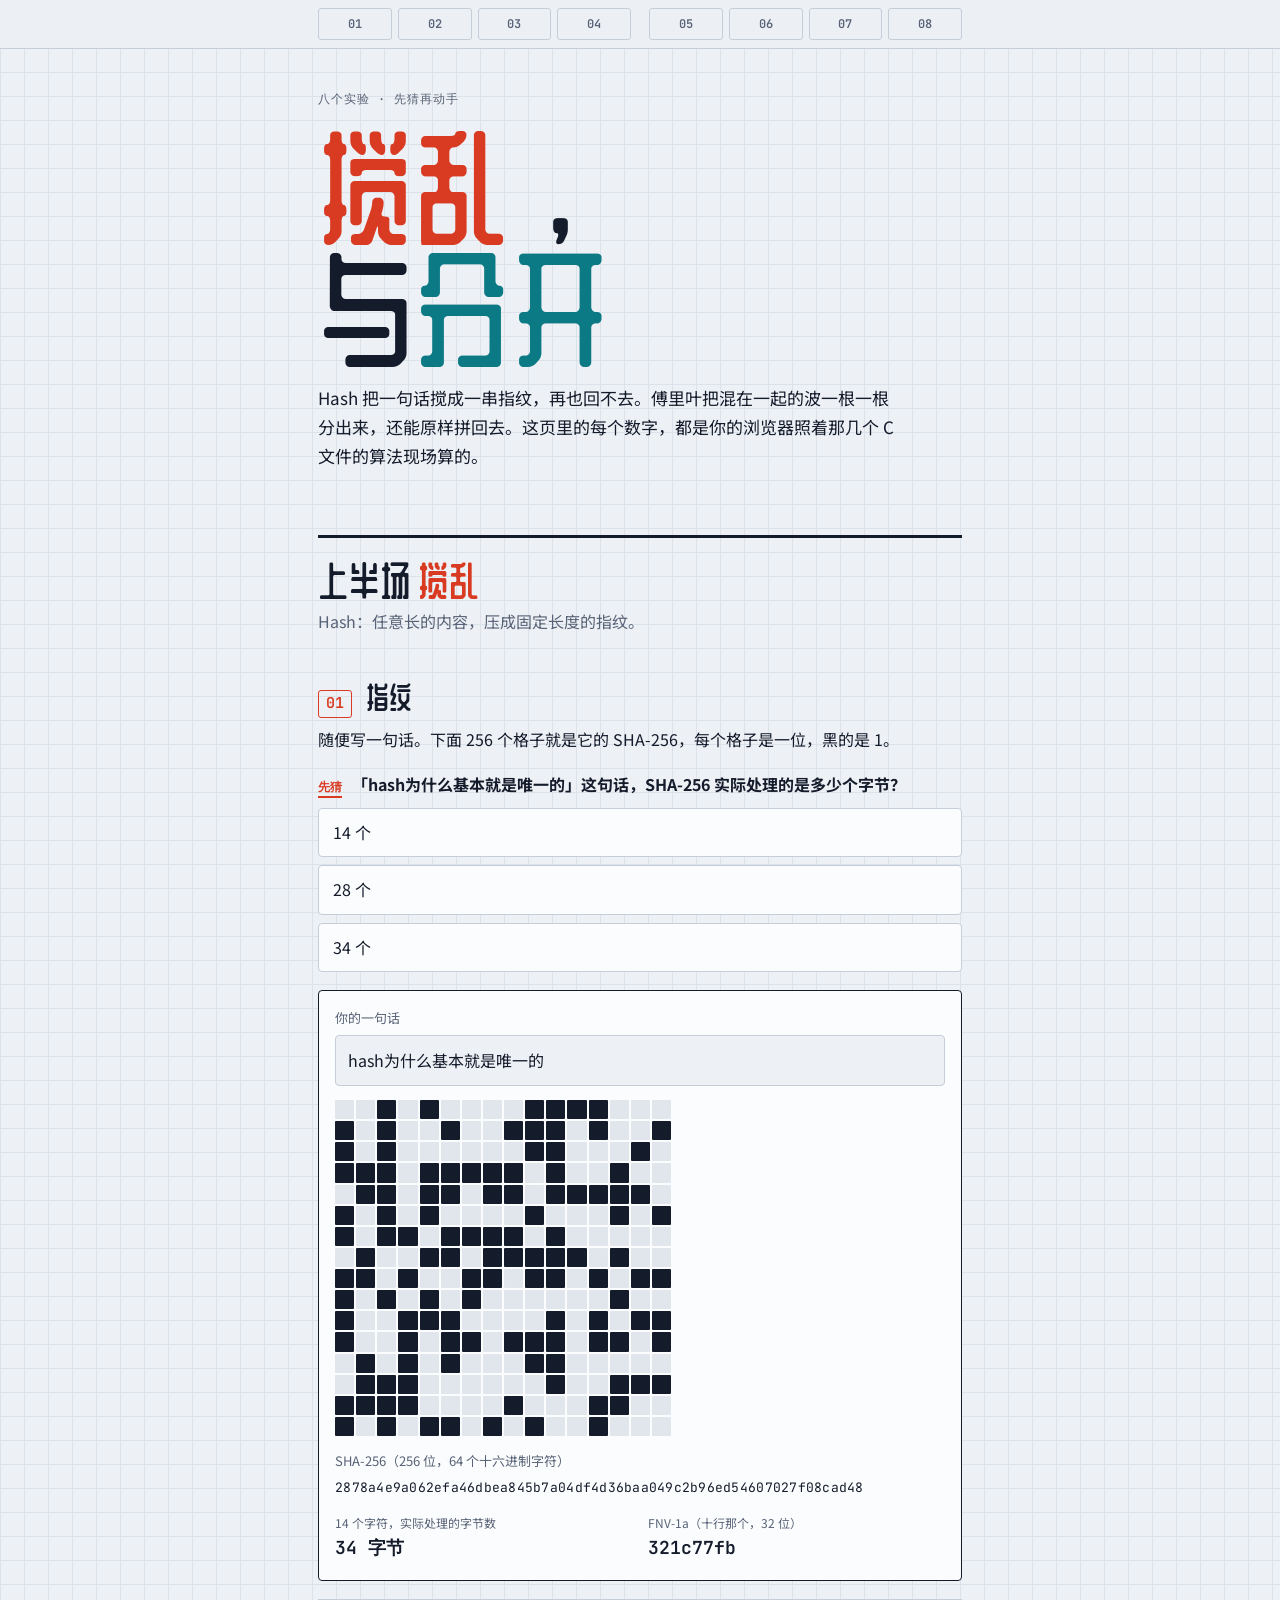
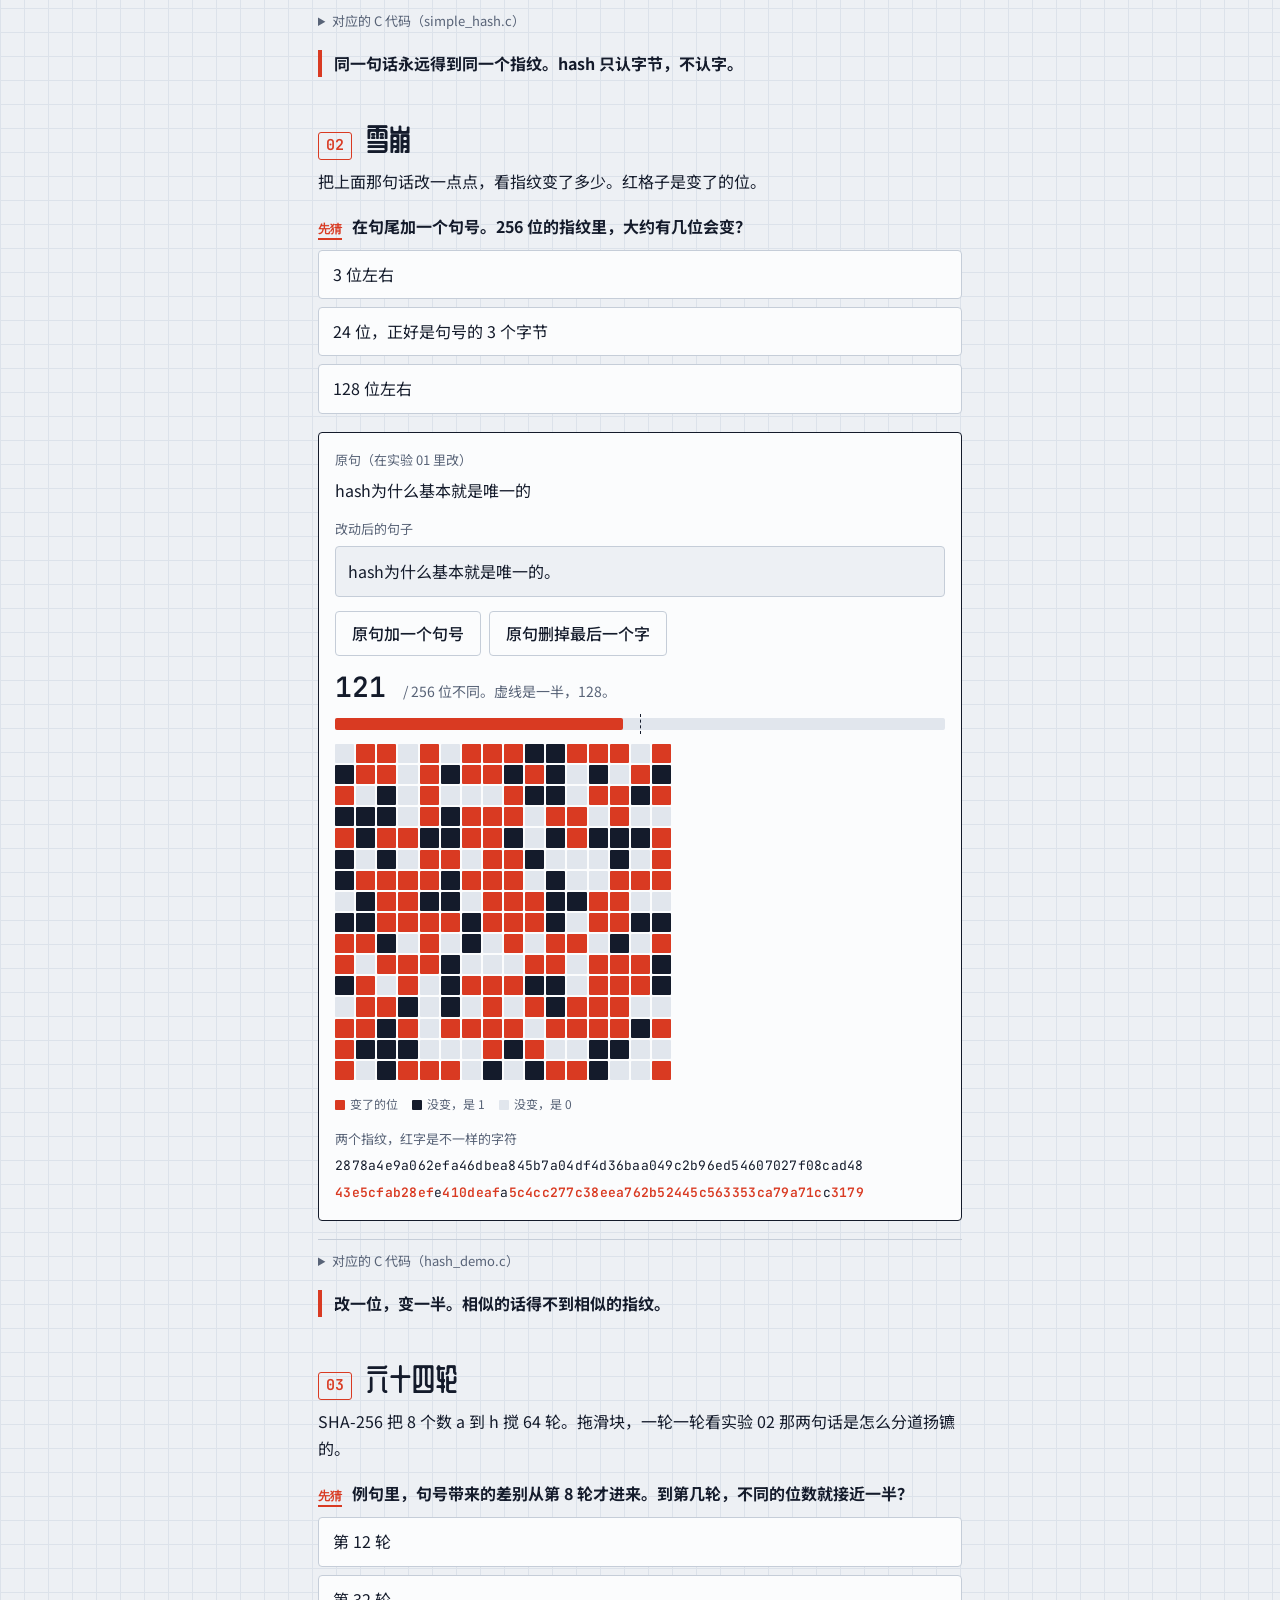
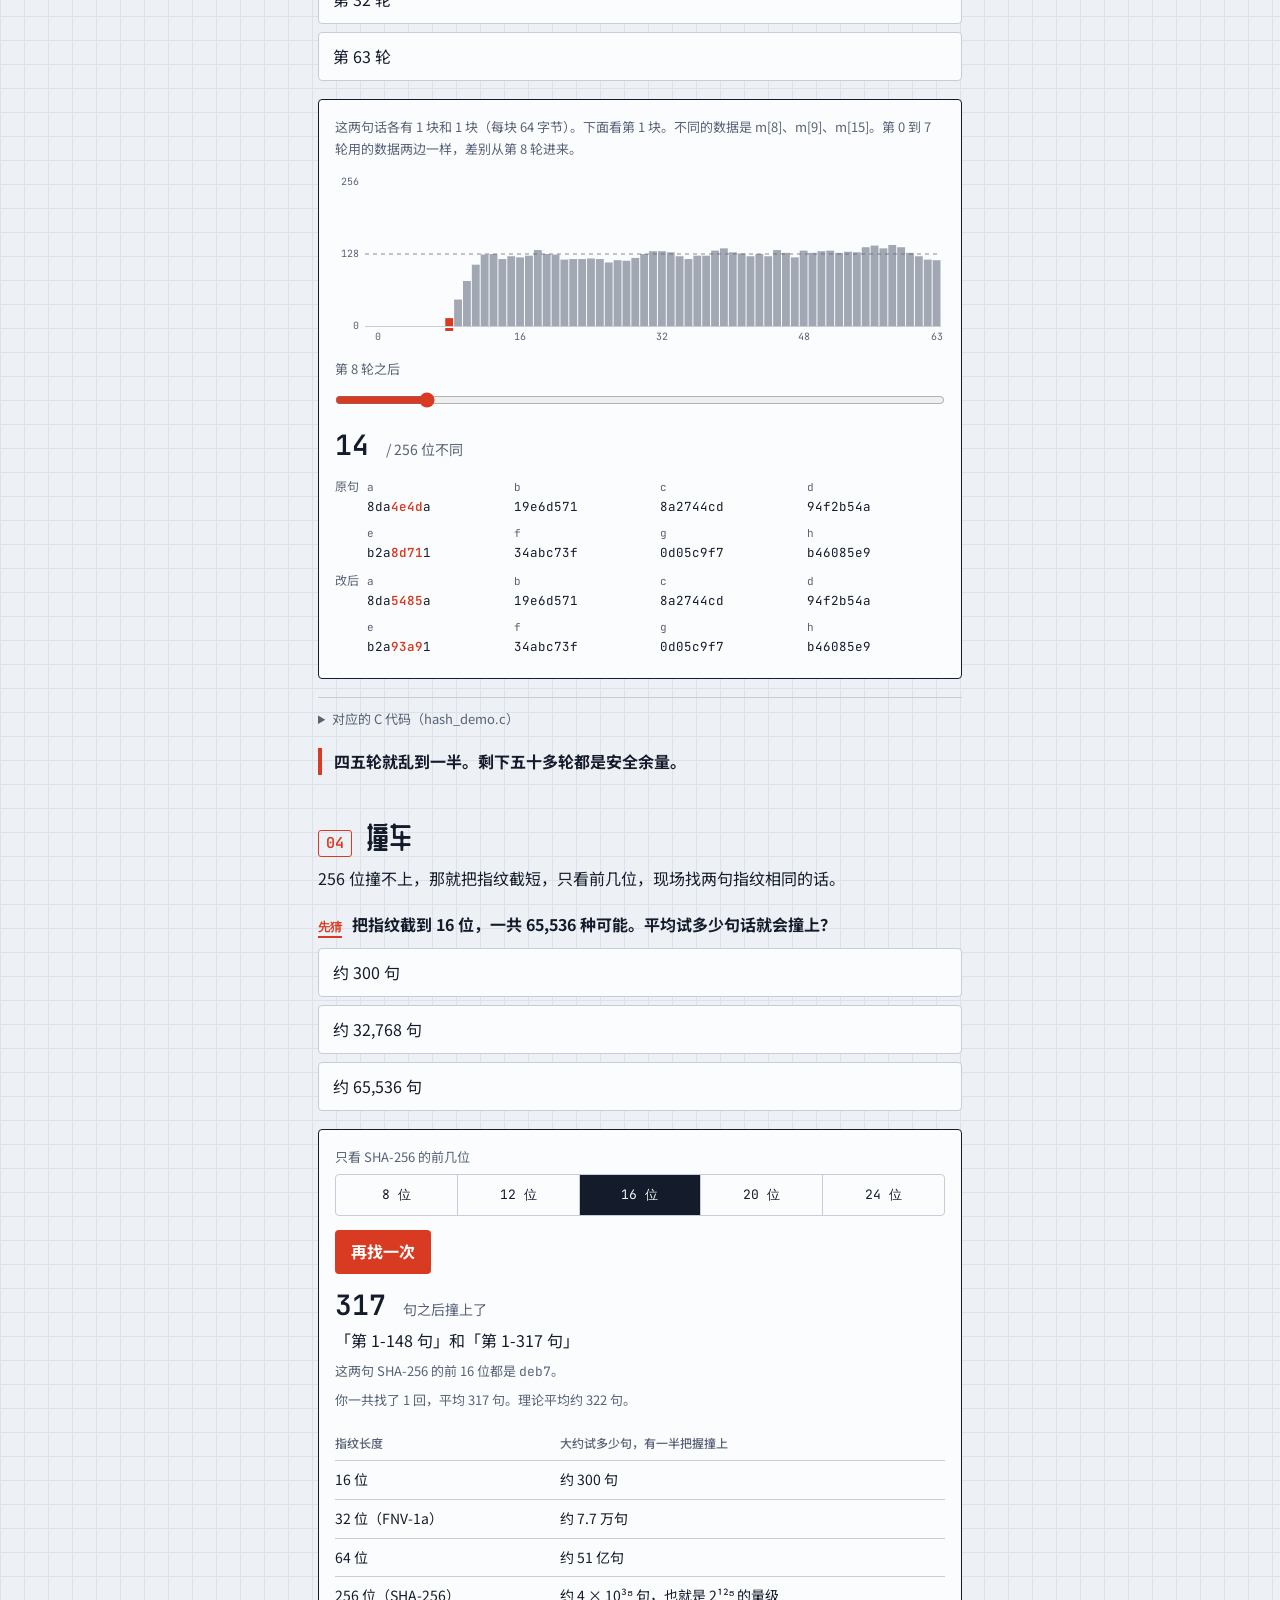
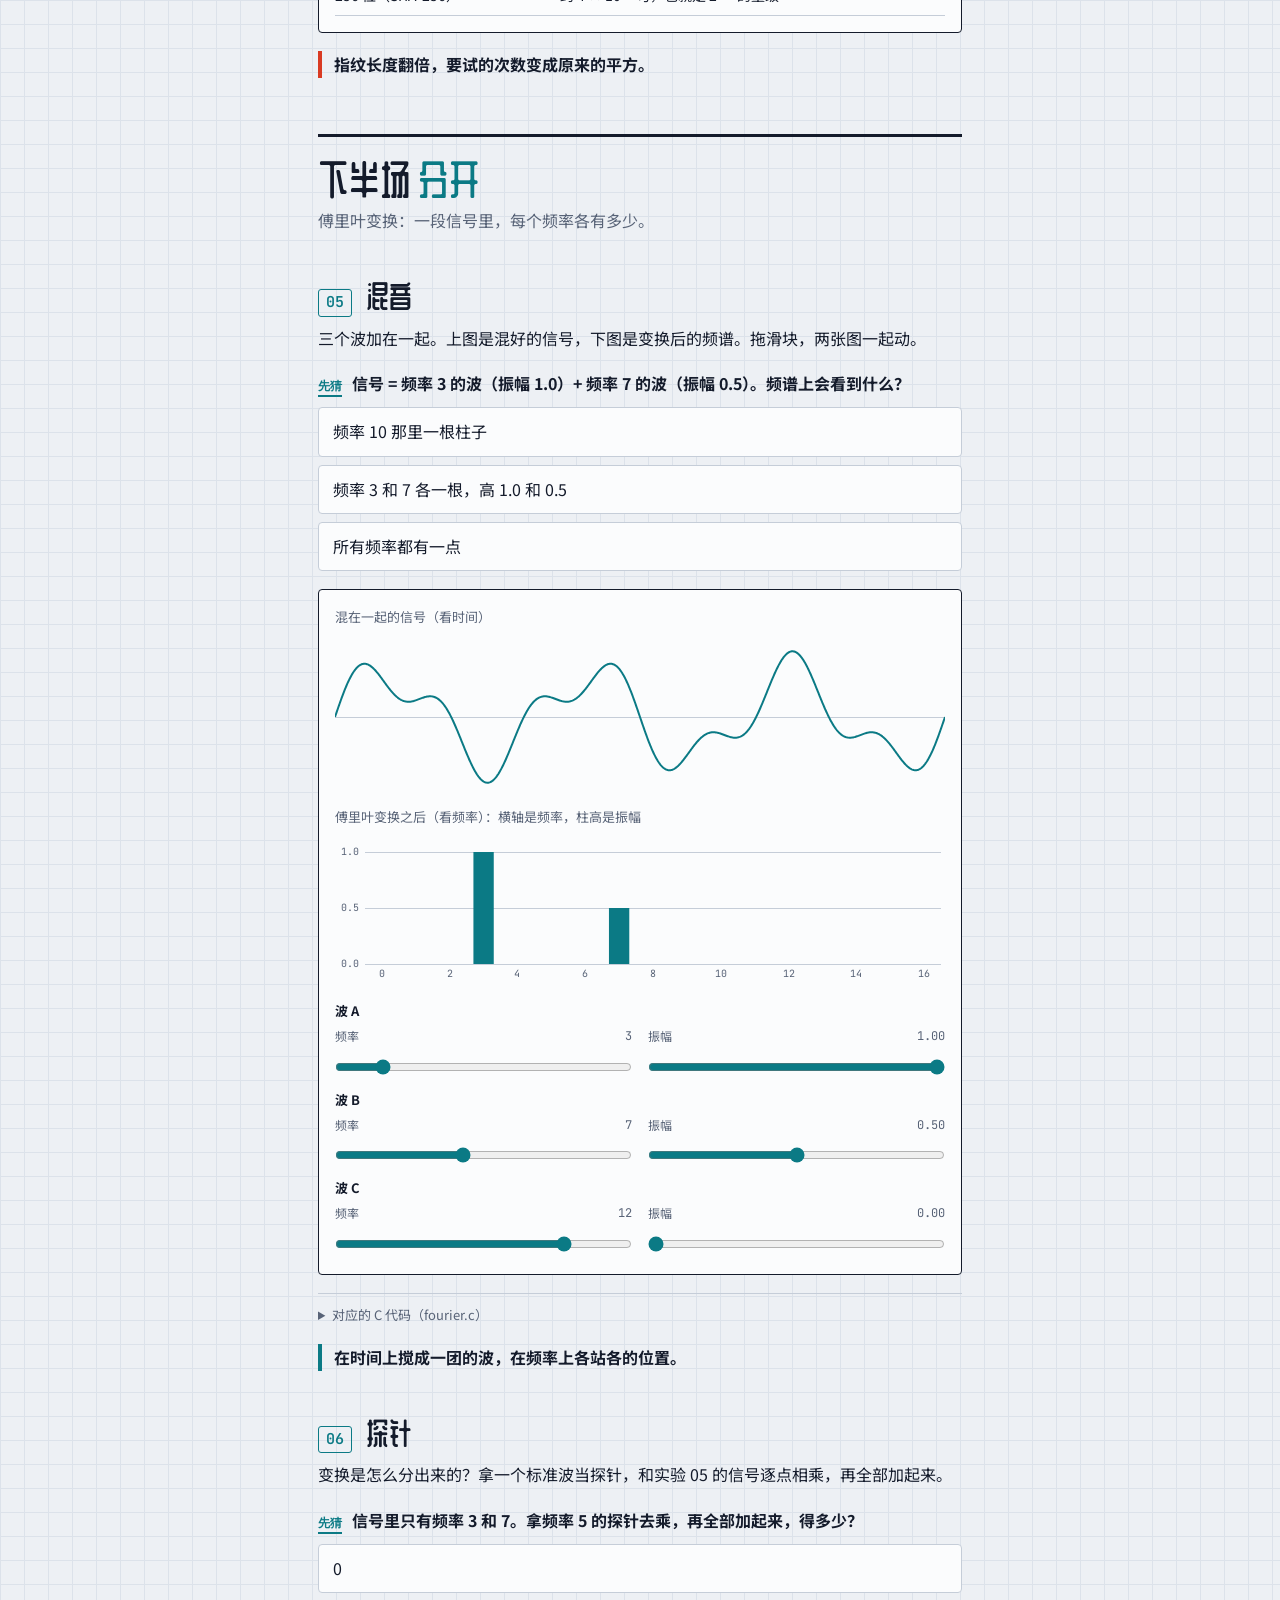
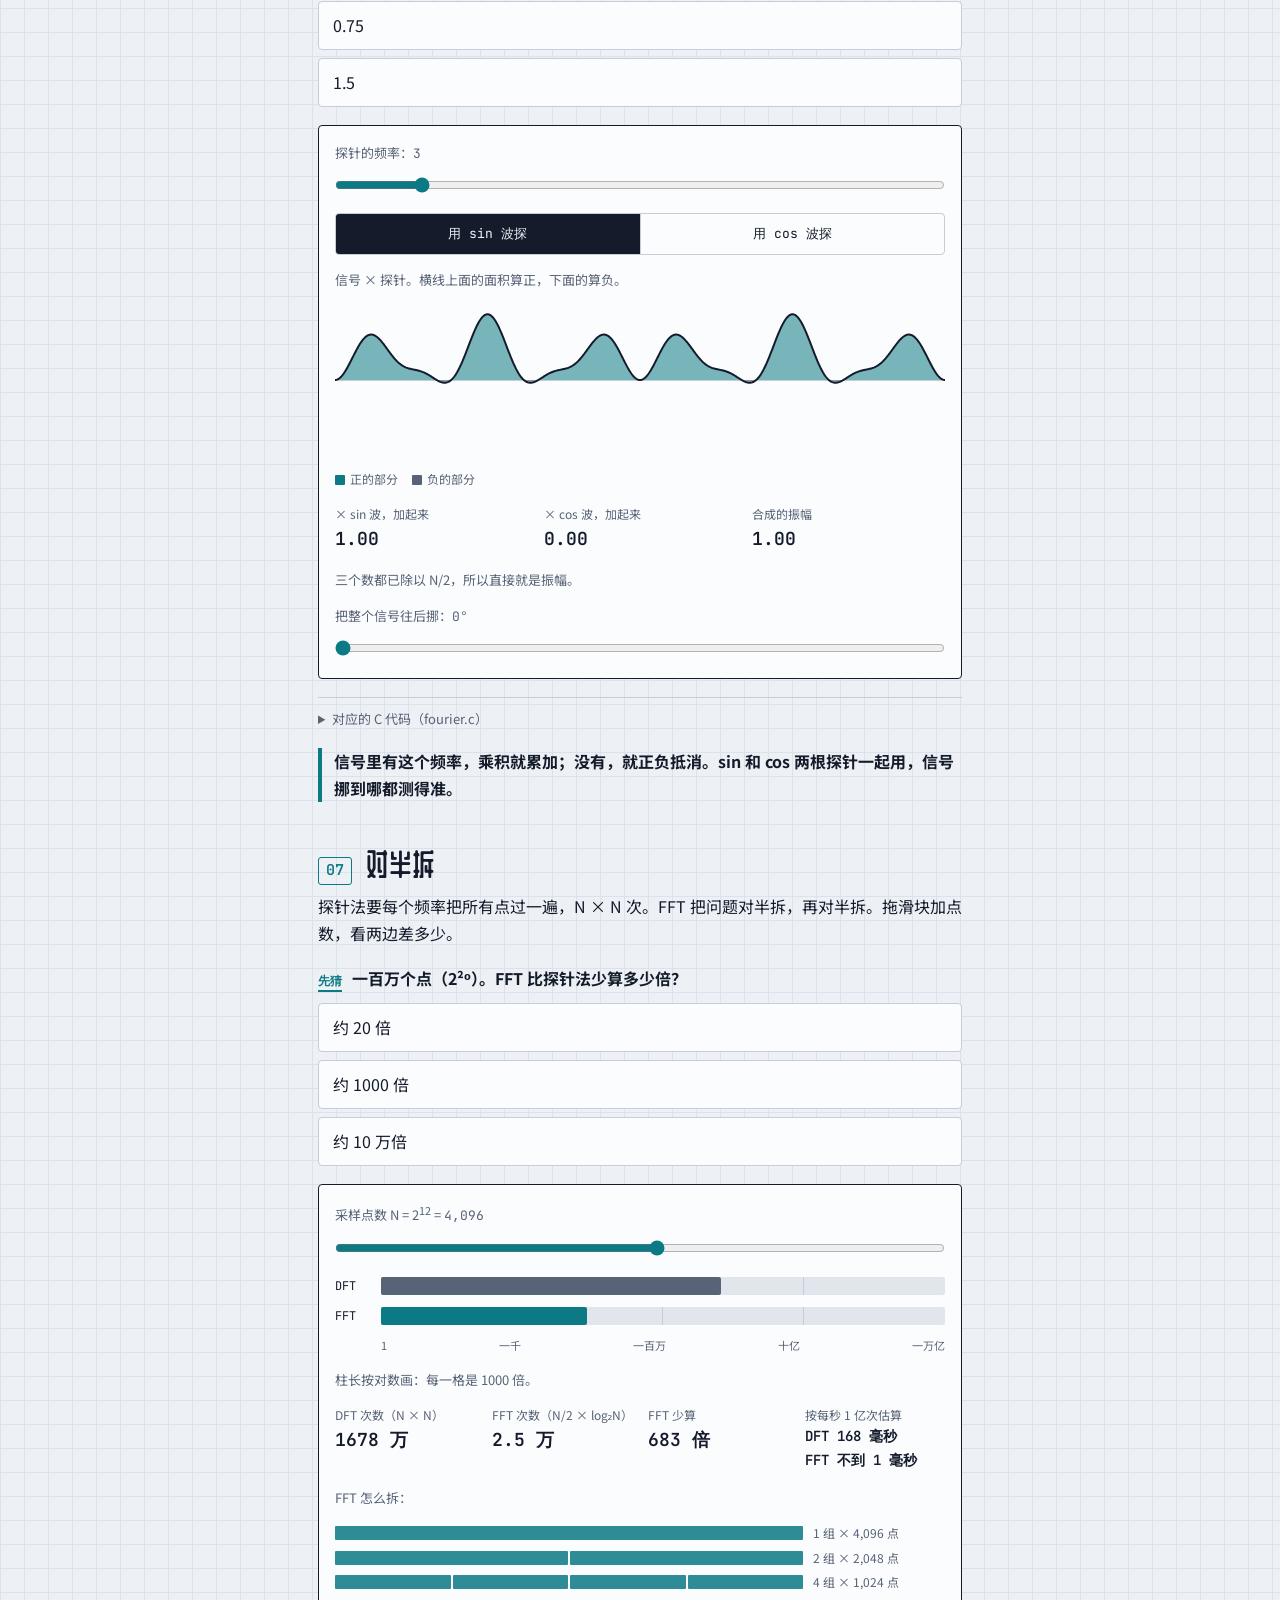
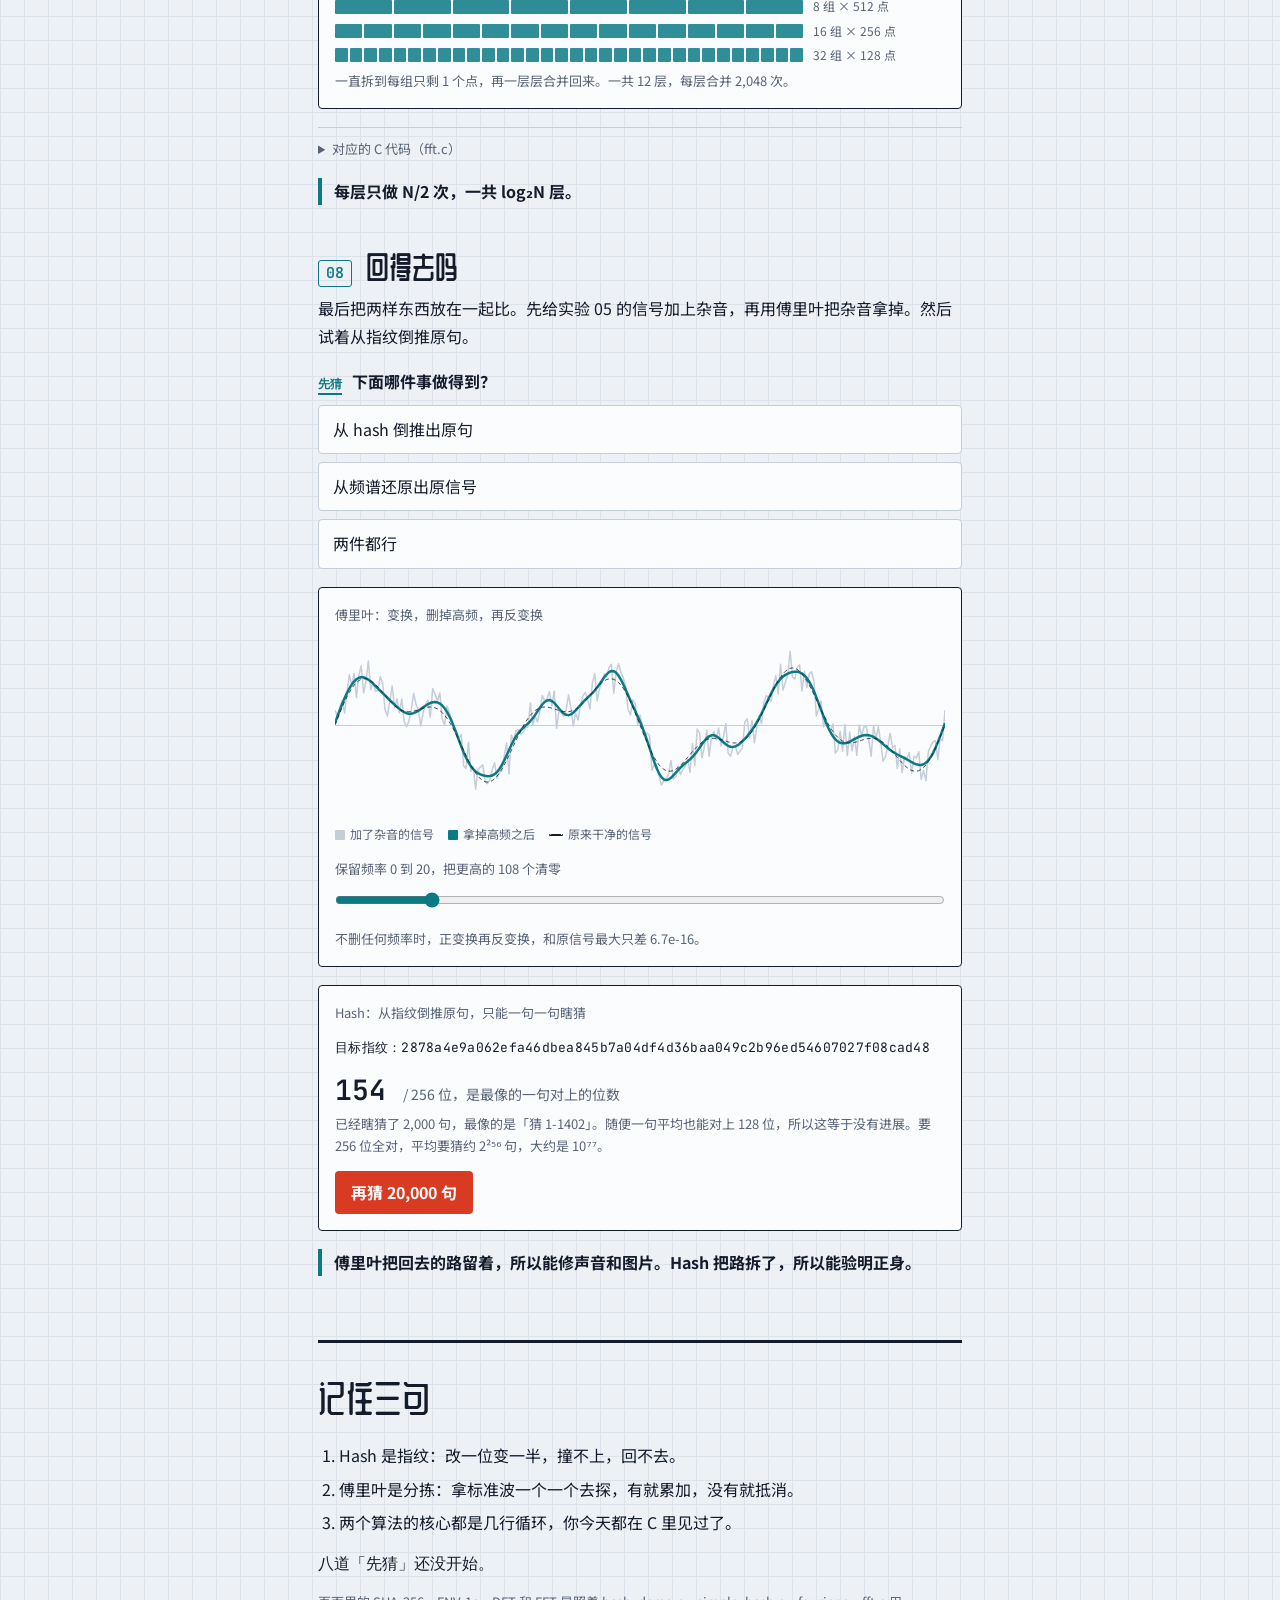
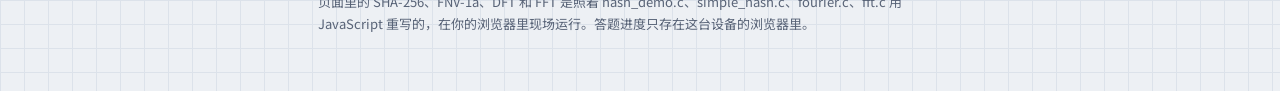
==== learning/hash-fourier/course/index.html @ 832e25eb "学习材料：手写 Hash 和傅里叶（learning/hash-fourier） - 纯 C 手写 SHA-256（--trace 逐轮追踪）、FNV-1a（C 和 Python）、DFT、FFT，只" ====
<!DOCTYPE html>
<html lang="zh-CN">
<head>
<meta charset="utf-8">
<meta name="viewport" content="width=device-width, initial-scale=1">
<title>Hash 与傅里叶互动课</title>
<link rel="preconnect" href="https://fonts.googleapis.com">
<link rel="preconnect" href="https://fonts.gstatic.com" crossorigin>
<link href="https://fonts.googleapis.com/css2?family=JetBrains+Mono:wght@400;600&family=Noto+Sans+SC:wght@400;500;700&family=ZCOOL+QingKe+HuangYou&display=swap" rel="stylesheet">
<style>
/* 布局：单列长卷，像一本实验记录。底是示波器的刻度纸。
   上半场用朱红（被搅乱的位），下半场用青色（被分开的波），其余全是墨色。 */
:root {
  --paper: #EDF0F4;
  --grid: #DCE2EA;
  --card: #FBFCFD;
  --ink: #141B2B;
  --muted: #586377;
  --line: #C5CDD8;
  --off: #E1E6ED;
  --flip: #D93A22;
  --wave: #0B7A85;
  --ok: #1F7F52;
  --f-display: "ZCOOL QingKe HuangYou", "PingFang SC", "Microsoft YaHei", sans-serif;
  --f-body: "Noto Sans SC", "PingFang SC", "Microsoft YaHei", system-ui, sans-serif;
  --f-mono: "JetBrains Mono", ui-monospace, "SF Mono", Menlo, Consolas, monospace;
  color-scheme: light;
}
@media (prefers-color-scheme: dark) {
  :root:not([data-theme="light"]) {
    --paper: #0C111D; --grid: #151C2C; --card: #141B2B; --ink: #E7ECF5;
    --muted: #95A1B8; --line: #2B3650; --off: #1F2940;
    --flip: #FF6A48; --wave: #42C4CE; --ok: #4CC38A;
    color-scheme: dark;
  }
}
:root[data-theme="dark"] {
  --paper: #0C111D; --grid: #151C2C; --card: #141B2B; --ink: #E7ECF5;
  --muted: #95A1B8; --line: #2B3650; --off: #1F2940;
  --flip: #FF6A48; --wave: #42C4CE; --ok: #4CC38A;
  color-scheme: dark;
}

* { box-sizing: border-box; }
html { -webkit-text-size-adjust: 100%; }
body {
  margin: 0;
  background-color: var(--paper);
  background-image:
    linear-gradient(var(--grid) 1px, transparent 1px),
    linear-gradient(90deg, var(--grid) 1px, transparent 1px);
  background-size: 24px 24px;
  color: var(--ink);
  font-family: var(--f-body);
  font-size: 16px;
  line-height: 1.7;
}
.wrap { max-width: 680px; margin: 0 auto; padding: 0 18px; }
h1, h2, h3 { font-family: var(--f-display); font-weight: 400; text-wrap: balance; margin: 0; }
p { margin: 0; }
button, input { font: inherit; color: inherit; }
:focus-visible { outline: 2px solid var(--ink); outline-offset: 2px; }
.num { font-family: var(--f-mono); font-variant-numeric: tabular-nums; }

/* 顶部进度条 */
.nav {
  position: sticky; top: 0; z-index: 5;
  background: color-mix(in srgb, var(--paper) 90%, transparent);
  -webkit-backdrop-filter: blur(8px); backdrop-filter: blur(8px);
  border-bottom: 1px solid var(--line);
}
.nav .wrap { display: flex; gap: 6px; padding-top: 8px; padding-bottom: 8px; }
.nav button {
  flex: 1; min-width: 0; height: 32px; padding: 0;
  font-family: var(--f-mono); font-size: 12px; font-weight: 600;
  background: transparent; color: var(--muted);
  border: 1.5px solid var(--line); border-radius: 3px; cursor: pointer;
}
.nav button[data-part="hash"].done { background: var(--flip); border-color: var(--flip); color: #fff; }
.nav button[data-part="wave"].done { background: var(--wave); border-color: var(--wave); color: #fff; }
.nav .gap { flex: 0 0 6px; }

/* 开头 */
.top { padding: 40px 0 8px; display: flex; flex-direction: column; gap: 16px; }
.eyebrow { font-family: var(--f-mono); font-size: 12px; letter-spacing: .08em; color: var(--muted); }
h1 { font-size: clamp(64px, 21vw, 124px); line-height: .98; letter-spacing: .02em; }
h1 .a { color: var(--flip); }
h1 .b { color: var(--wave); }
.lead { max-width: 34em; font-size: 17px; }

/* 上下半场 */
.part { margin-top: 56px; padding-top: 20px; border-top: 3px solid var(--ink); display: flex; flex-direction: column; gap: 6px; }
.part h2 { font-size: 40px; line-height: 1.1; }
.part[data-part="hash"] h2 span { color: var(--flip); }
.part[data-part="wave"] h2 span { color: var(--wave); }
.part p { color: var(--muted); }

/* 实验 */
.lab { --part: var(--flip); margin-top: 44px; scroll-margin-top: 64px; display: flex; flex-direction: column; gap: 18px; }
.lab[data-part="wave"] { --part: var(--wave); }
.lab-head { display: grid; grid-template-columns: auto 1fr; column-gap: 14px; align-items: baseline; }
.lab-no { font-family: var(--f-mono); font-weight: 600; font-size: 15px; color: var(--part); border: 1.5px solid var(--part); border-radius: 3px; padding: 0 7px; }
.lab-head h3 { font-size: 30px; line-height: 1.2; }
.idea { grid-column: 1 / -1; margin-top: 8px; }

/* 先猜 */
.quiz { display: flex; flex-direction: column; gap: 10px; }
.quiz .q { font-weight: 700; }
.quiz .q::before { content: "先猜"; font-family: var(--f-mono); font-size: 12px; font-weight: 600; color: var(--part); border-bottom: 2px solid var(--part); margin-right: 10px; padding-bottom: 1px; }
.opts { display: flex; flex-direction: column; gap: 8px; }
.opts button {
  text-align: left; min-height: 46px; padding: 10px 14px;
  background: var(--card); border: 1.5px solid var(--line); border-radius: 4px; cursor: pointer;
}
.opts button:not(:disabled):hover { border-color: var(--ink); }
.opts button:disabled { cursor: default; }
.opts button.right { border-color: var(--ok); box-shadow: inset 4px 0 0 var(--ok); font-weight: 700; }
.opts button.right::after { content: "  ✓"; color: var(--ok); }
.opts button.wrong { color: var(--muted); text-decoration: line-through; }
.explain { font-size: 15px; color: var(--muted); border-left: 2px solid var(--line); padding-left: 12px; }
.explain[hidden] { display: none; }

/* 实验台 */
.bench {
  background: var(--card); border: 1.5px solid var(--ink); border-radius: 4px;
  padding: 16px; display: flex; flex-direction: column; gap: 14px;
}
.field { display: flex; flex-direction: column; gap: 6px; }
.field label, .cap { font-size: 13px; color: var(--muted); }
input[type="text"] {
  width: 100%; padding: 11px 12px; font-size: 16px;
  background: var(--paper); border: 1.5px solid var(--line); border-radius: 4px;
}
input[type="text"]:focus { border-color: var(--ink); outline: none; }
input[type="range"] { width: 100%; accent-color: var(--part); margin: 0; height: 28px; }
.row { display: flex; flex-wrap: wrap; gap: 8px; align-items: center; }
.btn {
  min-height: 42px; padding: 8px 16px; cursor: pointer;
  background: var(--part); color: #fff; border: 0; border-radius: 4px; font-weight: 700;
}
.btn.ghost { background: transparent; color: var(--ink); border: 1.5px solid var(--line); font-weight: 500; }
.seg { display: flex; border: 1.5px solid var(--line); border-radius: 4px; overflow: hidden; }
.seg button { flex: 1; min-height: 40px; padding: 6px 4px; white-space: nowrap; background: transparent; border: 0; border-left: 1.5px solid var(--line); cursor: pointer; font-family: var(--f-mono); font-size: 13px; }
.seg button:first-child { border-left: 0; }
.seg button.on { background: var(--ink); color: var(--paper); }

.readout { display: grid; grid-template-columns: repeat(auto-fit, minmax(130px, 1fr)); gap: 10px 16px; }
.readout div { display: flex; flex-direction: column; }
.readout .k { font-size: 12px; color: var(--muted); }
.readout .v { font-family: var(--f-mono); font-size: 18px; font-weight: 600; font-variant-numeric: tabular-nums; overflow-wrap: anywhere; }
.hex { font-family: var(--f-mono); font-size: 13px; line-height: 1.6; word-break: break-all; letter-spacing: .02em; }
.hex b { color: var(--flip); font-weight: 600; }
.big { font-family: var(--f-mono); font-weight: 600; font-size: 28px; font-variant-numeric: tabular-nums; line-height: 1.2; }
.big small { font-family: var(--f-body); font-weight: 400; font-size: 14px; color: var(--muted); }

/* 256 位的格子 */
.bits { display: grid; grid-template-columns: repeat(16, 1fr); gap: 2px; width: 100%; max-width: 336px; }
.bits i { aspect-ratio: 1; background: var(--off); border-radius: 1px; transition: background-color .25s; }
.bits i.on { background: var(--ink); }
.bits i.df { background: var(--flip); }
.legend { display: flex; flex-wrap: wrap; gap: 4px 14px; font-size: 12px; color: var(--muted); }
.legend span::before { content: ""; display: inline-block; width: 10px; height: 10px; margin-right: 5px; border-radius: 1px; background: var(--sw, var(--off)); vertical-align: -1px; }
.legend .dash::before { height: 0; border-top: 2px dashed var(--sw); background: none; vertical-align: 3px; width: 14px; }

.meter { position: relative; height: 12px; background: var(--off); border-radius: 2px; }
.meter i { position: absolute; left: 0; top: 0; bottom: 0; background: var(--flip); border-radius: 2px; transition: width .25s; }
.meter::after { content: ""; position: absolute; left: 50%; top: -4px; bottom: -4px; border-left: 1.5px dashed var(--ink); }

canvas { display: block; width: 100%; }
.words { display: grid; grid-template-columns: auto repeat(4, 1fr); gap: 2px 8px; font-family: var(--f-mono); font-size: 12.5px; align-items: baseline; }
.words .who { font-family: var(--f-body); color: var(--muted); font-size: 12px; grid-row: span 2; }
.words b { color: var(--flip); font-weight: 600; }
.words i { display: block; font-style: normal; font-size: 11px; color: var(--muted); }
.words > span:not(.who) { padding-bottom: 4px; }

table { border-collapse: collapse; width: 100%; font-size: 14px; }
th, td { text-align: left; padding: 7px 8px 7px 0; border-bottom: 1px solid var(--line); font-variant-numeric: tabular-nums; }
th { font-weight: 500; color: var(--muted); font-size: 12px; }

.sliders { display: grid; grid-template-columns: 1fr 1fr; gap: 4px 16px; }
.sliders .name { grid-column: 1 / -1; font-size: 13px; font-weight: 700; margin-top: 4px; }
.sliders label { font-size: 12px; color: var(--muted); display: flex; justify-content: space-between; }

.logbars { display: flex; flex-direction: column; gap: 10px; }
.logbar { display: grid; grid-template-columns: 38px 1fr; gap: 8px; align-items: center; font-family: var(--f-mono); font-size: 12px; }
.logbar .track { position: relative; height: 18px; background:
  linear-gradient(90deg, transparent calc(25% - 1px), var(--line) calc(25% - 1px), var(--line) 25%, transparent 25%,
  transparent calc(50% - 1px), var(--line) calc(50% - 1px), var(--line) 50%, transparent 50%,
  transparent calc(75% - 1px), var(--line) calc(75% - 1px), var(--line) 75%, transparent 75%), var(--off); border-radius: 2px; }
.logbar .track i { position: absolute; left: 0; top: 0; bottom: 0; border-radius: 2px; transition: width .2s; }
.logaxis { display: grid; grid-template-columns: 38px 1fr; gap: 8px; font-size: 11px; color: var(--muted); }
.logaxis div { display: flex; justify-content: space-between; }
.halves { display: flex; flex-direction: column; gap: 4px; }
.halves .hrow { display: grid; grid-template-columns: 1fr 132px; gap: 10px; align-items: center; font-size: 12px; color: var(--muted); font-variant-numeric: tabular-nums; }
.halves .blocks { display: flex; gap: 2px; height: 14px; }
.halves .blocks i { flex: 1; background: var(--wave); border-radius: 1px; opacity: .85; }

details.code { border-top: 1px solid var(--line); padding-top: 10px; }
details.code summary { cursor: pointer; font-size: 13px; color: var(--muted); }
pre { margin: 10px 0 0; padding: 12px; overflow-x: auto; background: var(--card); border: 1px solid var(--line); border-radius: 4px; font-family: var(--f-mono); font-size: 12.5px; line-height: 1.55; }
.take { font-weight: 700; padding-left: 12px; border-left: 4px solid var(--part); }

.end { margin: 64px 0 0; padding: 24px 0 56px; border-top: 3px solid var(--ink); display: flex; flex-direction: column; gap: 14px; }
.end h2 { font-size: 36px; }
.end ol { margin: 0; padding-left: 1.3em; display: flex; flex-direction: column; gap: 6px; }
.end .fine { font-size: 13px; color: var(--muted); }

@media (prefers-reduced-motion: reduce) { * { transition: none !important; } }
</style>
</head>
<body>

<nav class="nav" aria-label="实验进度"><div class="wrap" id="nav"></div></nav>

<main class="wrap">

<header class="top">
  <div class="eyebrow">八个实验 · 先猜再动手</div>
  <h1><span class="a">搅乱</span>，<br>与<span class="b">分开</span></h1>
  <p class="lead">Hash 把一句话搅成一串指纹，再也回不去。傅里叶把混在一起的波一根一根分出来，还能原样拼回去。这页里的每个数字，都是你的浏览器照着那几个 C 文件的算法现场算的。</p>
</header>

<!-- ============ 上半场 ============ -->
<div class="part" data-part="hash">
  <h2>上半场 <span>搅乱</span></h2>
  <p>Hash：任意长的内容，压成固定长度的指纹。</p>
</div>

<section class="lab" id="lab-1" data-part="hash">
  <div class="lab-head"><span class="lab-no">01</span><h3>指纹</h3>
    <p class="idea">随便写一句话。下面 256 个格子就是它的 SHA-256，每个格子是一位，黑的是 1。</p></div>
  <div class="quiz" data-quiz="1"></div>
  <div class="bench">
    <div class="field"><label for="s1">你的一句话</label><input type="text" id="s1" autocomplete="off" spellcheck="false"></div>
    <div class="bits" id="grid1" aria-hidden="true"></div>
    <div class="field"><span class="cap">SHA-256（256 位，64 个十六进制字符）</span><div class="hex" id="sha1"></div></div>
    <div class="readout">
      <div><span class="k" id="bytesK">实际处理的字节数</span><span class="v" id="bytes1"></span></div>
      <div><span class="k">FNV-1a（十行那个，32 位）</span><span class="v" id="fnv1"></span></div>
    </div>
  </div>
  <details class="code"><summary>对应的 C 代码（simple_hash.c）</summary>
<pre>unsigned int hash(const char *s) {
    unsigned int h = 2166136261u;   // 起点
    while (*s) {
        h ^= (unsigned char)*s++;   // 混入一个字节
        h *= 16777619u;             // 乘质数搅散
    }
    return h;
}</pre></details>
  <p class="take">同一句话永远得到同一个指纹。hash 只认字节，不认字。</p>
</section>

<section class="lab" id="lab-2" data-part="hash">
  <div class="lab-head"><span class="lab-no">02</span><h3>雪崩</h3>
    <p class="idea">把上面那句话改一点点，看指纹变了多少。红格子是变了的位。</p></div>
  <div class="quiz" data-quiz="2"></div>
  <div class="bench">
    <div class="field"><span class="cap">原句（在实验 01 里改）</span><div id="s1echo"></div></div>
    <div class="field"><label for="s2">改动后的句子</label><input type="text" id="s2" autocomplete="off" spellcheck="false"></div>
    <div class="row">
      <button class="btn ghost" id="btnDot" type="button">原句加一个句号</button>
      <button class="btn ghost" id="btnCut" type="button">原句删掉最后一个字</button>
    </div>
    <div class="big"><span id="diffCount"></span> <small>/ 256 位不同。虚线是一半，128。</small></div>
    <div class="meter"><i id="diffBar"></i></div>
    <div class="bits" id="grid2" aria-hidden="true"></div>
    <div class="legend"><span style="--sw:var(--flip)">变了的位</span><span style="--sw:var(--ink)">没变，是 1</span><span>没变，是 0</span></div>
    <div class="field"><span class="cap">两个指纹，红字是不一样的字符</span><div class="hex" id="hexA"></div><div class="hex" id="hexB"></div></div>
  </div>
  <details class="code"><summary>对应的 C 代码（hash_demo.c）</summary>
<pre>static int pop32(u32 x) {            // 数有几个 1
    int n = 0;
    while (x) { n += x &amp; 1; x &gt;&gt;= 1; }
    return n;
}
// 两个 hash 异或，1 的个数就是不同的位数
n += pop32((u32)(a[i] ^ b[i]));</pre></details>
  <p class="take">改一位，变一半。相似的话得不到相似的指纹。</p>
</section>

<section class="lab" id="lab-3" data-part="hash">
  <div class="lab-head"><span class="lab-no">03</span><h3>六十四轮</h3>
    <p class="idea">SHA-256 把 8 个数 a 到 h 搅 64 轮。拖滑块，一轮一轮看实验 02 那两句话是怎么分道扬镳的。</p></div>
  <div class="quiz" data-quiz="3"></div>
  <div class="bench">
    <p class="cap" id="roundNote"></p>
    <canvas id="cvRounds" style="height:170px" role="img" aria-label="每一轮之后 a 到 h 有多少位不同"></canvas>
    <div class="field"><label for="round"><span id="roundLabel"></span></label><input type="range" id="round" min="0" max="64" step="1"></div>
    <div class="big"><span id="roundDiff"></span> <small>/ 256 位不同</small></div>
    <div class="words" id="words"></div>
  </div>
  <details class="code"><summary>对应的 C 代码（hash_demo.c）</summary>
<pre>for (i = 0; i &lt; 64; i++) {
    t1 = h + EP1(e) + CH(e,f,g) + K[i] + m[i];
    t2 = EP0(a) + MAJ(a,b,c);
    h = g; g = f; f = e; e = d + t1;   // 整体往后挪一格
    d = c; c = b; b = a; a = t1 + t2;  // 新值从 a 和 e 进去
}</pre></details>
  <p class="take">四五轮就乱到一半。剩下五十多轮都是安全余量。</p>
</section>

<section class="lab" id="lab-4" data-part="hash">
  <div class="lab-head"><span class="lab-no">04</span><h3>撞车</h3>
    <p class="idea">256 位撞不上，那就把指纹截短，只看前几位，现场找两句指纹相同的话。</p></div>
  <div class="quiz" data-quiz="4"></div>
  <div class="bench">
    <div class="field"><span class="cap">只看 SHA-256 的前几位</span>
      <div class="seg" id="bitsSeg">
        <button type="button" data-bits="8">8 位</button><button type="button" data-bits="12">12 位</button><button type="button" data-bits="16">16 位</button><button type="button" data-bits="20">20 位</button><button type="button" data-bits="24">24 位</button>
      </div></div>
    <div class="row"><button class="btn" id="btnFind" type="button">再找一次</button></div>
    <div id="colOut" class="field"></div>
    <table>
      <thead><tr><th>指纹长度</th><th>大约试多少句，有一半把握撞上</th></tr></thead>
      <tbody>
        <tr><td>16 位</td><td>约 300 句</td></tr>
        <tr><td>32 位（FNV-1a）</td><td>约 7.7 万句</td></tr>
        <tr><td>64 位</td><td>约 51 亿句</td></tr>
        <tr><td>256 位（SHA-256）</td><td>约 4 × 10³⁸ 句，也就是 2¹²⁸ 的量级</td></tr>
      </tbody>
    </table>
  </div>
  <p class="take">指纹长度翻倍，要试的次数变成原来的平方。</p>
</section>

<!-- ============ 下半场 ============ -->
<div class="part" data-part="wave">
  <h2>下半场 <span>分开</span></h2>
  <p>傅里叶变换：一段信号里，每个频率各有多少。</p>
</div>

<section class="lab" id="lab-5" data-part="wave">
  <div class="lab-head"><span class="lab-no">05</span><h3>混音</h3>
    <p class="idea">三个波加在一起。上图是混好的信号，下图是变换后的频谱。拖滑块，两张图一起动。</p></div>
  <div class="quiz" data-quiz="5"></div>
  <div class="bench">
    <span class="cap">混在一起的信号（看时间）</span>
    <canvas id="cvWave" style="height:150px" role="img" aria-label="混合后的波形"></canvas>
    <span class="cap">傅里叶变换之后（看频率）：横轴是频率，柱高是振幅</span>
    <canvas id="cvSpec" style="height:140px" role="img" aria-label="频谱"></canvas>
    <div class="sliders" id="mixer"></div>
  </div>
  <details class="code"><summary>对应的 C 代码（fourier.c）</summary>
<pre>// 振幅 = |X[k]| × 2/N
double amp = my_sqrt(re[k]*re[k] + im[k]*im[k]) * 2 / N;</pre></details>
  <p class="take">在时间上搅成一团的波，在频率上各站各的位置。</p>
</section>

<section class="lab" id="lab-6" data-part="wave">
  <div class="lab-head"><span class="lab-no">06</span><h3>探针</h3>
    <p class="idea">变换是怎么分出来的？拿一个标准波当探针，和实验 05 的信号逐点相乘，再全部加起来。</p></div>
  <div class="quiz" data-quiz="6"></div>
  <div class="bench">
    <div class="field"><label for="probe">探针的频率：<span class="num" id="probeVal"></span></label><input type="range" id="probe" min="1" max="16" step="1"></div>
    <div class="seg" id="probeSeg"><button type="button" data-kind="sin">用 sin 波探</button><button type="button" data-kind="cos">用 cos 波探</button></div>
    <span class="cap">信号 × 探针。横线上面的面积算正，下面的算负。</span>
    <canvas id="cvProd" style="height:150px" role="img" aria-label="信号和探针的乘积"></canvas>
    <div class="legend"><span style="--sw:var(--wave)">正的部分</span><span style="--sw:var(--muted)">负的部分</span></div>
    <div class="readout">
      <div><span class="k">× sin 波，加起来</span><span class="v" id="pSin"></span></div>
      <div><span class="k">× cos 波，加起来</span><span class="v" id="pCos"></span></div>
      <div><span class="k">合成的振幅</span><span class="v" id="pAmp"></span></div>
    </div>
    <span class="cap">三个数都已除以 N/2，所以直接就是振幅。</span>
    <div class="field"><label for="phase">把整个信号往后挪：<span class="num" id="phaseVal"></span></label><input type="range" id="phase" min="0" max="360" step="15"></div>
  </div>
  <details class="code"><summary>对应的 C 代码（fourier.c）</summary>
<pre>for (int k = 0; k &lt; N; k++) {        // 每一个频率
    for (int n = 0; n &lt; N; n++) {    // 每一个采样点
        re[k] += x[n] * my_cos(a);   // 和 cos 波的相似度
        im[k] -= x[n] * my_sin(a);   // 和 sin 波的相似度
    }
}</pre></details>
  <p class="take">信号里有这个频率，乘积就累加；没有，就正负抵消。sin 和 cos 两根探针一起用，信号挪到哪都测得准。</p>
</section>

<section class="lab" id="lab-7" data-part="wave">
  <div class="lab-head"><span class="lab-no">07</span><h3>对半拆</h3>
    <p class="idea">探针法要每个频率把所有点过一遍，N × N 次。FFT 把问题对半拆，再对半拆。拖滑块加点数，看两边差多少。</p></div>
  <div class="quiz" data-quiz="7"></div>
  <div class="bench">
    <div class="field"><label for="pexp">采样点数 N = 2<sup id="pexpVal"></sup> = <span class="num" id="cN"></span></label><input type="range" id="pexp" min="3" max="20" step="1"></div>
    <div class="logbars">
      <div class="logbar"><span>DFT</span><div class="track"><i id="barD" style="background:var(--muted)"></i></div></div>
      <div class="logbar"><span>FFT</span><div class="track"><i id="barF" style="background:var(--wave)"></i></div></div>
      <div class="logaxis"><span></span><div><span>1</span><span>一千</span><span>一百万</span><span>十亿</span><span>一万亿</span></div></div>
    </div>
    <span class="cap">柱长按对数画：每一格是 1000 倍。</span>
    <div class="readout">
      <div><span class="k">DFT 次数（N × N）</span><span class="v" id="cD"></span></div>
      <div><span class="k">FFT 次数（N/2 × log₂N）</span><span class="v" id="cF"></span></div>
      <div><span class="k">FFT 少算</span><span class="v" id="cR"></span></div>
      <div><span class="k">按每秒 1 亿次估算</span><span class="v" id="cT" style="font-size:14px"></span></div>
    </div>
    <span class="cap">FFT 怎么拆：</span>
    <div class="halves" id="halves"></div>
  </div>
  <details class="code"><summary>对应的 C 代码（fft.c）</summary>
<pre>fft(er, ei, h);                      // 偶数位那一半
fft(odr, odi, h);                    // 奇数位那一半
for (int k = 0; k &lt; h; k++) {
    // t = w × 奇[k]：算一次，用两次
    re[k]     = er[k] + tr;
    re[k + h] = er[k] - tr;
}</pre></details>
  <p class="take">每层只做 N/2 次，一共 log₂N 层。</p>
</section>

<section class="lab" id="lab-8" data-part="wave">
  <div class="lab-head"><span class="lab-no">08</span><h3>回得去吗</h3>
    <p class="idea">最后把两样东西放在一起比。先给实验 05 的信号加上杂音，再用傅里叶把杂音拿掉。然后试着从指纹倒推原句。</p></div>
  <div class="quiz" data-quiz="8"></div>
  <div class="bench">
    <span class="cap">傅里叶：变换，删掉高频，再反变换</span>
    <canvas id="cvDen" style="height:170px" role="img" aria-label="降噪前后的波形"></canvas>
    <div class="legend"><span style="--sw:var(--line)">加了杂音的信号</span><span style="--sw:var(--wave)">拿掉高频之后</span><span class="dash" style="--sw:var(--ink)">原来干净的信号</span></div>
    <div class="field"><label for="cut" id="cutLabel"></label><input type="range" id="cut" min="1" max="128" step="1"></div>
    <p class="cap" id="rt"></p>
  </div>
  <div class="bench" style="--part:var(--flip)">
    <span class="cap">Hash：从指纹倒推原句，只能一句一句瞎猜</span>
    <div class="hex" id="target"></div>
    <div id="bruteOut" class="field"></div>
    <div class="row"><button class="btn" id="btnBrute" type="button">再猜 20,000 句</button></div>
  </div>
  <p class="take">傅里叶把回去的路留着，所以能修声音和图片。Hash 把路拆了，所以能验明正身。</p>
</section>

<section class="end">
  <h2>记住三句</h2>
  <ol>
    <li>Hash 是指纹：改一位变一半，撞不上，回不去。</li>
    <li>傅里叶是分拣：拿标准波一个一个去探，有就累加，没有就抵消。</li>
    <li>两个算法的核心都是几行循环，你今天都在 C 里见过了。</li>
  </ol>
  <p class="num" id="score"></p>
  <p class="fine">页面里的 SHA-256、FNV-1a、DFT 和 FFT 是照着 hash_demo.c、simple_hash.c、fourier.c、fft.c 用 JavaScript 重写的，在你的浏览器里现场运行。答题进度只存在这台设备的浏览器里。</p>
</section>

</main>

<script>
/*CORE-START*/
const K256 = new Uint32Array([
  0x428a2f98,0x71374491,0xb5c0fbcf,0xe9b5dba5,0x3956c25b,0x59f111f1,0x923f82a4,0xab1c5ed5,
  0xd807aa98,0x12835b01,0x243185be,0x550c7dc3,0x72be5d74,0x80deb1fe,0x9bdc06a7,0xc19bf174,
  0xe49b69c1,0xefbe4786,0x0fc19dc6,0x240ca1cc,0x2de92c6f,0x4a7484aa,0x5cb0a9dc,0x76f988da,
  0x983e5152,0xa831c66d,0xb00327c8,0xbf597fc7,0xc6e00bf3,0xd5a79147,0x06ca6351,0x14292967,
  0x27b70a85,0x2e1b2138,0x4d2c6dfc,0x53380d13,0x650a7354,0x766a0abb,0x81c2c92e,0x92722c85,
  0xa2bfe8a1,0xa81a664b,0xc24b8b70,0xc76c51a3,0xd192e819,0xd6990624,0xf40e3585,0x106aa070,
  0x19a4c116,0x1e376c08,0x2748774c,0x34b0bcb5,0x391c0cb3,0x4ed8aa4a,0x5b9cca4f,0x682e6ff3,
  0x748f82ee,0x78a5636f,0x84c87814,0x8cc70208,0x90befffa,0xa4506ceb,0xbef9a3f7,0xc67178f2]);

const ENC = new TextEncoder();
function utf8(s) { return ENC.encode(s); }

function fnv1a(bytes) {
  let h = 0x811c9dc5;
  for (let i = 0; i < bytes.length; i++) { h ^= bytes[i]; h = Math.imul(h, 16777619) >>> 0; }
  return h >>> 0;
}

function rotr(x, n) { return (x >>> n) | (x << (32 - n)); }

/* trace = true 时，额外记下每块每一轮的 a..h */
function sha256(bytes, trace) {
  const len = bytes.length;
  const total = Math.ceil((len + 9) / 64) * 64;
  const buf = new Uint8Array(total);
  buf.set(bytes);
  buf[len] = 0x80;
  const dv = new DataView(buf.buffer);
  dv.setUint32(total - 8, Math.floor(len / 0x20000000));
  dv.setUint32(total - 4, (len * 8) >>> 0);
  const st = new Uint32Array([0x6a09e667,0xbb67ae85,0x3c6ef372,0xa54ff53a,0x510e527f,0x9b05688c,0x1f83d9ab,0x5be0cd19]);
  const m = new Uint32Array(64);
  const blocks = [];
  for (let off = 0; off < total; off += 64) {
    for (let i = 0; i < 16; i++) m[i] = dv.getUint32(off + i * 4);
    for (let i = 16; i < 64; i++) {
      const s0 = rotr(m[i-15], 7) ^ rotr(m[i-15], 18) ^ (m[i-15] >>> 3);
      const s1 = rotr(m[i-2], 17) ^ rotr(m[i-2], 19) ^ (m[i-2] >>> 10);
      m[i] = (m[i-16] + s0 + m[i-7] + s1) >>> 0;
    }
    let a = st[0], b = st[1], c = st[2], d = st[3], e = st[4], f = st[5], g = st[6], h = st[7];
    let rec = null;
    if (trace) rec = { m: Array.from(m), rounds: [[a, b, c, d, e, f, g, h]], out: null };
    for (let i = 0; i < 64; i++) {
      const S1 = rotr(e, 6) ^ rotr(e, 11) ^ rotr(e, 25);
      const ch = (e & f) ^ (~e & g);
      const t1 = (h + S1 + ch + K256[i] + m[i]) >>> 0;
      const S0 = rotr(a, 2) ^ rotr(a, 13) ^ rotr(a, 22);
      const maj = (a & b) ^ (a & c) ^ (b & c);
      const t2 = (S0 + maj) >>> 0;
      h = g; g = f; f = e; e = (d + t1) >>> 0;
      d = c; c = b; b = a; a = (t1 + t2) >>> 0;
      if (rec) rec.rounds.push([a, b, c, d, e, f, g, h]);
    }
    st[0] += a; st[1] += b; st[2] += c; st[3] += d; st[4] += e; st[5] += f; st[6] += g; st[7] += h;
    if (rec) { rec.out = Array.from(st); blocks.push(rec); }
  }
  const out = new Uint8Array(32);
  const odv = new DataView(out.buffer);
  for (let i = 0; i < 8; i++) odv.setUint32(i * 4, st[i]);
  return trace ? { hash: out, blocks } : out;
}

function pop32(x) { let n = 0; x >>>= 0; while (x) { n += x & 1; x >>>= 1; } return n; }
function diffBytes(a, b) { let n = 0; for (let i = 0; i < a.length; i++) n += pop32(a[i] ^ b[i]); return n; }
function diffWords(a, b) { let n = 0; for (let i = 0; i < a.length; i++) n += pop32((a[i] ^ b[i]) >>> 0); return n; }
function hexBytes(b) { let s = ''; for (let i = 0; i < b.length; i++) s += b[i].toString(16).padStart(2, '0'); return s; }
function hex8(x) { return (x >>> 0).toString(16).padStart(8, '0'); }

/* 两句话的逐轮对比：找到第一块不一样的，返回每轮的不同位数 */
function compareTrace(tA, tB) {
  const nb = Math.min(tA.blocks.length, tB.blocks.length);
  for (let bi = 0; bi < nb; bi++) {
    const A = tA.blocks[bi], B = tB.blocks[bi];
    const start = diffWords(A.rounds[0], B.rounds[0]);
    const md = [];
    for (let i = 0; i < 16; i++) if (A.m[i] !== B.m[i]) md.push(i);
    if (start === 0 && md.length === 0) continue;
    const diffs = [];
    for (let r = 0; r <= 64; r++) diffs.push(diffWords(A.rounds[r], B.rounds[r]));
    return { bi, start, md, diffs, A, B, nA: tA.blocks.length, nB: tB.blocks.length };
  }
  return null;
}

/* 把 hash 截到前 bits 位，找两句撞车的话 */
function findCollision(bits, salt) {
  const seen = new Map();
  for (let i = 1; ; i++) {
    const s = '第 ' + salt + '-' + i + ' 句';
    const h = sha256(utf8(s));
    const v = (((h[0] << 16) | (h[1] << 8) | h[2]) >>> (24 - bits));
    if (seen.has(v)) return { a: seen.get(v), b: s, tries: i, v };
    seen.set(v, s);
  }
}
function expectedTries(bits) { return Math.sqrt(Math.PI / 2 * Math.pow(2, bits)) + 2 / 3; }

/* 傅里叶 */
function mixAt(parts, phaseDeg, t) {
  const ph = phaseDeg * Math.PI / 180;
  let v = 0;
  for (const p of parts) v += p.a * Math.sin(2 * Math.PI * p.f * t + ph);
  return v;
}
function sampleMix(parts, phaseDeg, N) {
  const x = new Float64Array(N);
  for (let n = 0; n < N; n++) x[n] = mixAt(parts, phaseDeg, n / N);
  return x;
}
function dft(x) {
  const N = x.length, re = new Float64Array(N), im = new Float64Array(N);
  for (let k = 0; k < N; k++) {
    for (let n = 0; n < N; n++) {
      const a = 2 * Math.PI * ((k * n) % N) / N;
      re[k] += x[n] * Math.cos(a);
      im[k] -= x[n] * Math.sin(a);
    }
  }
  return { re, im };
}
function fft(re, im) {
  const n = re.length;
  if (n === 1) return { re: Float64Array.from(re), im: Float64Array.from(im) };
  const h = n / 2;
  const er = new Float64Array(h), ei = new Float64Array(h), or = new Float64Array(h), oi = new Float64Array(h);
  for (let i = 0; i < h; i++) { er[i] = re[2*i]; ei[i] = im[2*i]; or[i] = re[2*i+1]; oi[i] = im[2*i+1]; }
  const E = fft(er, ei), O = fft(or, oi);
  const R = new Float64Array(n), I = new Float64Array(n);
  for (let k = 0; k < h; k++) {
    const a = 2 * Math.PI * k / n;
    const wr = Math.cos(a), wi = -Math.sin(a);
    const tr = wr * O.re[k] - wi * O.im[k];
    const ti = wr * O.im[k] + wi * O.re[k];
    R[k] = E.re[k] + tr;     I[k] = E.im[k] + ti;
    R[k + h] = E.re[k] - tr; I[k + h] = E.im[k] - ti;
  }
  return { re: R, im: I };
}
function ifft(re, im) {
  const n = re.length;
  const ci = new Float64Array(n);
  for (let i = 0; i < n; i++) ci[i] = -im[i];
  const F = fft(re, ci);
  const R = new Float64Array(n), I = new Float64Array(n);
  for (let i = 0; i < n; i++) { R[i] = F.re[i] / n; I[i] = -F.im[i] / n; }
  return { re: R, im: I };
}
function makeNoise(N, seed, amp) {
  let s = seed >>> 0;
  const out = new Float64Array(N);
  for (let i = 0; i < N; i++) {
    s = (s + 0x6D2B79F5) >>> 0;
    let t = Math.imul(s ^ (s >>> 15), 1 | s);
    t = (t + Math.imul(t ^ (t >>> 7), 61 | t)) ^ t;
    out[i] = ((((t ^ (t >>> 14)) >>> 0) / 4294967296) * 2 - 1) * amp;
  }
  return out;
}
function lowpass(x, cut) {
  const N = x.length;
  const F = fft(x, new Float64Array(N));
  for (let k = 0; k < N; k++) if (Math.min(k, N - k) > cut) { F.re[k] = 0; F.im[k] = 0; }
  return ifft(F.re, F.im).re;
}
function roundTripError(x) {
  const N = x.length;
  const F = fft(x, new Float64Array(N));
  const back = ifft(F.re, F.im).re;
  let e = 0;
  for (let i = 0; i < N; i++) e = Math.max(e, Math.abs(back[i] - x[i]));
  return e;
}
function zhNum(n) {
  const f = (v, u) => (v >= 100 ? v.toFixed(0) : v.toFixed(1).replace(/\.0$/, '')) + ' ' + u;
  if (n >= 1e12) return f(n / 1e12, '万亿');
  if (n >= 1e8) return f(n / 1e8, '亿');
  if (n >= 1e4) return f(n / 1e4, '万');
  return String(Math.round(n));
}
function zhTime(sec) {
  if (sec < 0.001) return '不到 1 毫秒';
  if (sec < 1) return Math.round(sec * 1000) + ' 毫秒';
  if (sec < 60) return sec.toFixed(1).replace(/\.0$/, '') + ' 秒';
  if (sec < 3600) return (sec / 60).toFixed(1).replace(/\.0$/, '') + ' 分钟';
  return (sec / 3600).toFixed(1).replace(/\.0$/, '') + ' 小时';
}
/*CORE-END*/

/* ================= 页面 ================= */
const $ = id => document.getElementById(id);
const DEFAULT_S1 = 'hash为什么基本就是唯一的';
const LABS = [
  { part: 'hash', name: '指纹' }, { part: 'hash', name: '雪崩' }, { part: 'hash', name: '六十四轮' }, { part: 'hash', name: '撞车' },
  { part: 'wave', name: '混音' }, { part: 'wave', name: '探针' }, { part: 'wave', name: '对半拆' }, { part: 'wave', name: '回得去吗' }];
const QUIZ = {
  1: { q: '「hash为什么基本就是唯一的」这句话，SHA-256 实际处理的是多少个字节？', o: ['14 个', '28 个', '34 个'], a: 2,
       e: '4 个英文字母各占 1 字节，10 个汉字在 UTF-8 里各占 3 字节，4 + 30 = 34。hash 只认字节。' },
  2: { q: '在句尾加一个句号。256 位的指纹里，大约有几位会变？', o: ['3 位左右', '24 位，正好是句号的 3 个字节', '128 位左右'], a: 2,
       e: '例句加句号后有 121 位不同。一处改动会扩散到全部 256 位，每一位变不变都接近抛硬币，所以总在 128 上下。' },
  3: { q: '例句里，句号带来的差别从第 8 轮才进来。到第几轮，不同的位数就接近一半？', o: ['第 12 轮', '第 32 轮', '第 63 轮'], a: 0,
       e: '第 8 轮 14 位，第 9 轮 47 位，第 12 轮已经 127 位。之后一直在 128 附近晃。' },
  4: { q: '把指纹截到 16 位，一共 65,536 种可能。平均试多少句话就会撞上？', o: ['约 300 句', '约 32,768 句', '约 65,536 句'], a: 0,
       e: '这是生日问题：要试的次数大约是可能数的平方根。√65536 = 256，再乘 1.25，约 320 句。' },
  5: { q: '信号 = 频率 3 的波（振幅 1.0）+ 频率 7 的波（振幅 0.5）。频谱上会看到什么？', o: ['频率 10 那里一根柱子', '频率 3 和 7 各一根，高 1.0 和 0.5', '所有频率都有一点'], a: 1,
       e: '频率不会相加。每个波在频谱上各占一根柱子，柱高就是它的振幅。' },
  6: { q: '信号里只有频率 3 和 7。拿频率 5 的探针去乘，再全部加起来，得多少？', o: ['0', '0.75', '1.5'], a: 0,
       e: '信号里没有频率 5，乘积一半正一半负，加起来正好抵消成 0。' },
  7: { q: '一百万个点（2²⁰）。FFT 比探针法少算多少倍？', o: ['约 20 倍', '约 1000 倍', '约 10 万倍'], a: 2,
       e: 'DFT 算 N × N，约 1.1 万亿次。FFT 算 N/2 × 20，约 1049 万次。相差约 10.5 万倍。' },
  8: { q: '下面哪件事做得到？', o: ['从 hash 倒推出原句', '从频谱还原出原信号', '两件都行'], a: 1,
       e: '频谱里一点信息都没丢，反变换就回去了。hash 把任意长的内容压成 256 位，每块还要把结果加回去一次，没有回去的路。' }
};

const S = {
  s1: DEFAULT_S1, s2: DEFAULT_S1 + '。', s2auto: true,
  round: 9, bits: 16,
  parts: [{ f: 3, a: 1 }, { f: 7, a: 0.5 }, { f: 12, a: 0 }],
  phase: 0, probe: 3, kind: 'sin', pexp: 12, cut: 20,
  quiz: {}
};
const KEY = 'hash-fourier-course-v1';
let runs = [], lastCol = null, colSalt = 1;
let brute = { tries: 0, best: -1, str: '' }, bruteSalt = 1, targetHash = null, bruteTimer = 0, bruteReady = false;
let cmp = null;
const NOISE = makeNoise(256, 20261120, 0.5);

function save() {
  try { localStorage.setItem(KEY, JSON.stringify({ s1: S.s1, s2: S.s2, s2auto: S.s2auto, quiz: S.quiz })); } catch (e) {}
}
function restore(data) {
  let saved = {};
  try { saved = JSON.parse(localStorage.getItem(KEY) || '{}') || {}; } catch (e) {}
  const src = Object.assign({}, saved, data || {});
  if (typeof src.s1 === 'string') S.s1 = src.s1.slice(0, 400);
  if (typeof src.s2 === 'string') S.s2 = src.s2.slice(0, 400);
  if (typeof src.s2auto === 'boolean') S.s2auto = src.s2auto;
  if (src.quiz && typeof src.quiz === 'object') {
    for (const id of Object.keys(QUIZ)) {
      const p = src.quiz[id];
      if (Number.isInteger(p) && p >= 0 && p < QUIZ[id].o.length) S.quiz[id] = p;
    }
  }
  for (const k of ['round', 'bits', 'phase', 'probe', 'pexp', 'cut']) if (Number.isFinite(src[k])) S[k] = src[k];
  if (src.kind === 'sin' || src.kind === 'cos') S.kind = src.kind;
  if (Array.isArray(src.parts) && src.parts.length === 3 && src.parts.every(p => p && Number.isFinite(p.f) && Number.isFinite(p.a))) {
    S.parts = src.parts.map(p => ({ f: Math.min(15, Math.max(1, Math.round(p.f))), a: Math.min(1, Math.max(0, p.a)) }));
  }
}

function tok(name) { return getComputedStyle(document.documentElement).getPropertyValue(name).trim(); }
function prep(cv) {
  const dpr = Math.min(window.devicePixelRatio || 1, 3);
  const w = cv.clientWidth || 300, h = cv.clientHeight || 150;
  cv.width = Math.round(w * dpr); cv.height = Math.round(h * dpr);
  const c = cv.getContext('2d');
  c.setTransform(dpr, 0, 0, dpr, 0, 0);
  c.clearRect(0, 0, w, h);
  c.font = '10px ' + (tok('--f-mono') || 'monospace');
  return { c, w, h };
}
function clean0(v) { return Math.abs(v) < 0.005 ? 0 : v; }
function esc(s) { return s.replace(/[&<>]/g, ch => ({ '&': '&amp;', '<': '&lt;', '>': '&gt;' }[ch])); }

/* ---------- 导航和小测 ---------- */
function buildNav() {
  const nav = $('nav');
  LABS.forEach((lab, i) => {
    if (i === 4) { const g = document.createElement('span'); g.className = 'gap'; nav.appendChild(g); }
    const b = document.createElement('button');
    b.type = 'button'; b.dataset.part = lab.part; b.dataset.i = i + 1;
    b.textContent = String(i + 1).padStart(2, '0');
    b.setAttribute('aria-label', '实验 ' + b.textContent + ' ' + lab.name);
    b.addEventListener('click', () => {
      const still = window.matchMedia('(prefers-reduced-motion: reduce)').matches;
      $('lab-' + (i + 1)).scrollIntoView({ behavior: still ? 'auto' : 'smooth', block: 'start' });
    });
    nav.appendChild(b);
  });
}
function buildQuiz() {
  document.querySelectorAll('.quiz').forEach(box => {
    const id = box.dataset.quiz, Q = QUIZ[id];
    const q = document.createElement('p'); q.className = 'q'; q.textContent = Q.q; box.appendChild(q);
    const opts = document.createElement('div'); opts.className = 'opts'; box.appendChild(opts);
    Q.o.forEach((t, i) => {
      const b = document.createElement('button'); b.type = 'button'; b.textContent = t;
      b.addEventListener('click', () => { if (S.quiz[id] === undefined) { S.quiz[id] = i; save(); renderQuiz(); } });
      opts.appendChild(b);
    });
    const ex = document.createElement('p'); ex.className = 'explain'; ex.hidden = true; box.appendChild(ex);
  });
}
function renderQuiz() {
  let done = 0, right = 0;
  document.querySelectorAll('.quiz').forEach(box => {
    const id = box.dataset.quiz, Q = QUIZ[id], pick = S.quiz[id];
    const btns = box.querySelectorAll('.opts button'), ex = box.querySelector('.explain');
    const answered = pick !== undefined;
    btns.forEach((b, i) => {
      b.disabled = answered;
      b.classList.toggle('right', answered && i === Q.a);
      b.classList.toggle('wrong', answered && i === pick && i !== Q.a);
    });
    ex.hidden = !answered;
    if (answered) {
      ex.textContent = (pick === Q.a ? '猜对了。' : '差一点。') + Q.e;
      done++; if (pick === Q.a) right++;
    }
    const nb = document.querySelector('#nav button[data-i="' + id + '"]');
    if (nb) nb.classList.toggle('done', answered);
  });
  $('score').textContent = done === 0 ? '八道「先猜」还没开始。' : '先猜：答了 ' + done + ' / 8，猜对 ' + right + ' 道。';
}

/* ---------- 01 到 03：hash ---------- */
function buildGrid(el) { const f = document.createDocumentFragment(); for (let i = 0; i < 256; i++) f.appendChild(document.createElement('i')); el.appendChild(f); }
function bitAt(bytes, i) { return (bytes[i >> 3] >> (7 - (i & 7))) & 1; }

function renderHash() {
  const b1 = utf8(S.s1), b2 = utf8(S.s2);
  const t1 = sha256(b1, true), t2 = sha256(b2, true);
  targetHash = t1.hash;
  const hA = hexBytes(t1.hash), hB = hexBytes(t2.hash);

  // 01
  const g1 = $('grid1').children;
  for (let i = 0; i < 256; i++) g1[i].className = bitAt(t1.hash, i) ? 'on' : '';
  $('sha1').textContent = hA;
  $('bytes1').textContent = b1.length + ' 字节';
  $('bytesK').textContent = Array.from(S.s1).length + ' 个字符，实际处理的字节数';
  $('fnv1').textContent = hex8(fnv1a(b1));

  // 02
  $('s1echo').textContent = S.s1 === '' ? '（空）' : S.s1;
  const g2 = $('grid2').children;
  for (let i = 0; i < 256; i++) {
    const a = bitAt(t1.hash, i), b = bitAt(t2.hash, i);
    g2[i].className = a !== b ? 'df' : (a ? 'on' : '');
  }
  const d = diffBytes(t1.hash, t2.hash);
  $('diffCount').textContent = d;
  $('diffBar').style.width = (d / 256 * 100) + '%';
  $('hexA').textContent = hA;
  let hb = '';
  for (let i = 0; i < 64; i++) hb += hA[i] === hB[i] ? hB[i] : '<b>' + hB[i] + '</b>';
  $('hexB').innerHTML = hb;

  // 03
  cmp = compareTrace(t1, t2);
  renderRounds();

  // 08 的倒推目标
  $('target').textContent = '目标指纹：' + hA;
  brute = { tries: 0, best: -1, str: '' };
  clearTimeout(bruteTimer);
  if (bruteReady) bruteTimer = setTimeout(() => runBrute(2000), 350);   // 打字时等停手再猜
  else { bruteReady = true; runBrute(2000); }
}

function renderRounds() {
  const note = $('roundNote');
  if (!cmp) {
    note.textContent = '两句话一模一样，每一轮都没有差别。去实验 02 改一个字。';
    $('roundLabel').textContent = ''; $('roundDiff').textContent = '0'; $('words').innerHTML = '';
    drawRounds(new Array(65).fill(0), S.round);
    return;
  }
  const blk = '这两句话各有 ' + cmp.nA + ' 块和 ' + cmp.nB + ' 块（每块 64 字节）。下面看第 ' + (cmp.bi + 1) + ' 块。';
  if (cmp.md.length === 0) {
    note.textContent = blk + '这一块的数据两边一样，差别是前面的块带进来的。';
  } else {
    const names = cmp.md.slice(0, 6).map(i => 'm[' + i + ']').join('、') + (cmp.md.length > 6 ? ' 等 ' + cmp.md.length + ' 个' : '');
    const first = cmp.md[0];
    const tail = cmp.start > 0 ? '前面的块已经带进了 ' + cmp.start + ' 位差别。'
      : first === 0 ? '所以差别从第 0 轮就进来了。'
      : '第 0 到 ' + (first - 1) + ' 轮用的数据两边一样，差别从第 ' + first + ' 轮进来。';
    note.textContent = blk + '不同的数据是 ' + names + '。' + tail;
  }
  const r = S.round;
  $('roundLabel').textContent = r === 0 ? '开始前' : '第 ' + (r - 1) + ' 轮之后';
  $('roundDiff').textContent = cmp.diffs[r];
  const A = cmp.A.rounds[r], B = cmp.B.rounds[r];
  const row = (who, mine, other) => {
    let h = '<span class="who">' + who + '</span>';
    for (let i = 0; i < 8; i++) {
      const x = hex8(mine[i]), y = hex8(other[i]);
      let s = '';
      for (let j = 0; j < 8; j++) s += x[j] === y[j] ? x[j] : '<b>' + x[j] + '</b>';
      h += '<span><i>' + 'abcdefgh'[i] + '</i>' + s + '</span>';
    }
    return h;
  };
  $('words').innerHTML = row('原句', A, B) + row('改后', B, A);
  drawRounds(cmp.diffs, r);
}

function drawRounds(diffs, sel) {
  const { c, w, h } = prep($('cvRounds'));
  const L = 30, R = 4, T = 8, B = 18, pw = w - L - R, ph = h - T - B;
  const ink = tok('--ink'), muted = tok('--muted'), line = tok('--line'), flip = tok('--flip');
  const y = v => T + ph - v / 256 * ph;
  c.fillStyle = muted; c.textAlign = 'right'; c.textBaseline = 'middle';
  [0, 128, 256].forEach(v => { c.fillText(String(v), L - 6, y(v)); });
  c.strokeStyle = line; c.lineWidth = 1;
  c.beginPath(); c.moveTo(L, y(0) + .5); c.lineTo(w - R, y(0) + .5); c.stroke();
  c.setLineDash([4, 4]); c.strokeStyle = ink; c.globalAlpha = .5;
  c.beginPath(); c.moveTo(L, y(128)); c.lineTo(w - R, y(128)); c.stroke();
  c.setLineDash([]); c.globalAlpha = 1;
  const bw = pw / 65;
  for (let i = 0; i <= 64; i++) {
    c.fillStyle = i === sel ? flip : muted;
    c.globalAlpha = i === sel ? 1 : .55;
    const bh = diffs[i] / 256 * ph;
    c.fillRect(L + i * bw + .5, T + ph - bh, Math.max(1, bw - 1), bh);
  }
  c.globalAlpha = 1;
  c.fillStyle = flip; c.fillRect(L + sel * bw + .5, T + ph + 2, Math.max(1, bw - 1), 3);
  c.fillStyle = muted; c.textAlign = 'center'; c.textBaseline = 'top';
  [0, 16, 32, 48, 63].forEach(rd => c.fillText(String(rd), L + (rd + 1.5) * bw, T + ph + 6));
}

/* ---------- 04：撞车 ---------- */
function runCollision() {
  lastCol = findCollision(S.bits, colSalt++);
  runs.push(lastCol.tries);
  renderCollision();
}
function renderCollision() {
  document.querySelectorAll('#bitsSeg button').forEach(b => b.classList.toggle('on', Number(b.dataset.bits) === S.bits));
  if (!lastCol) return;
  const avg = runs.reduce((a, b) => a + b, 0) / runs.length;
  const hx = lastCol.v.toString(16).padStart(S.bits / 4, '0');
  $('colOut').innerHTML =
    '<div class="big">' + lastCol.tries.toLocaleString('en-US') + ' <small>句之后撞上了</small></div>' +
    '<div>「' + esc(lastCol.a) + '」和「' + esc(lastCol.b) + '」</div>' +
    '<div class="cap">这两句 SHA-256 的前 ' + S.bits + ' 位都是 <span class="num">' + hx + '</span>。</div>' +
    '<div class="cap">你一共找了 ' + runs.length + ' 回，平均 ' + Math.round(avg).toLocaleString('en-US') + ' 句。理论平均约 ' +
      Math.round(expectedTries(S.bits)).toLocaleString('en-US') + ' 句。</div>';
}

/* ---------- 05、06、08：波 ---------- */
function yMax() { return Math.max(1.5, S.parts.reduce((s, p) => s + p.a, 0) * 1.05); }

function drawCurve(cv, fn, ymax, opts) {
  const { c, w, h } = prep(cv);
  const T = 6, B = 6, ph = h - T - B, mid = T + ph / 2;
  const y = v => mid - v / ymax * (ph / 2);
  c.strokeStyle = tok('--line'); c.lineWidth = 1;
  c.beginPath(); c.moveTo(0, mid + .5); c.lineTo(w, mid + .5); c.stroke();
  const steps = Math.max(200, Math.round(w * 1.5));
  const path = () => { c.beginPath(); for (let i = 0; i <= steps; i++) { const t = i / steps, X = t * w, Y = y(fn(t)); i ? c.lineTo(X, Y) : c.moveTo(X, Y); } };
  if (opts && opts.fill) {
    const region = (y0, y1, color) => {
      c.save(); c.beginPath(); c.rect(0, y0, w, y1 - y0); c.clip();
      path(); c.lineTo(w, mid); c.lineTo(0, mid); c.closePath();
      c.fillStyle = color; c.globalAlpha = .55; c.fill(); c.restore();
    };
    region(0, mid, tok('--wave'));
    region(mid, h, tok('--muted'));
  }
  path(); c.strokeStyle = (opts && opts.color) || tok('--wave'); c.lineWidth = 2; c.lineJoin = 'round'; c.stroke();
}

function drawSpectrum(amps) {
  const { c, w, h } = prep($('cvSpec'));
  const L = 30, R = 4, T = 10, B = 18, pw = w - L - R, ph = h - T - B;
  const top = Math.max(1, Math.ceil(Math.max.apply(null, amps) * 2 - 1e-9) / 2);
  const muted = tok('--muted'), line = tok('--line'), wave = tok('--wave');
  const y = v => T + ph - v / top * ph;
  c.textAlign = 'right'; c.textBaseline = 'middle'; c.lineWidth = 1;
  for (let v = 0; v <= top + 1e-9; v += 0.5) {
    c.fillStyle = muted; c.fillText(v.toFixed(1), L - 6, y(v));
    c.strokeStyle = line; c.beginPath(); c.moveTo(L, Math.round(y(v)) + .5); c.lineTo(w - R, Math.round(y(v)) + .5); c.stroke();
  }
  const n = amps.length, bw = pw / n;
  c.fillStyle = wave;
  for (let k = 0; k < n; k++) {
    const bh = amps[k] / top * ph;
    if (bh > 0.3) c.fillRect(L + k * bw + bw * .2, T + ph - bh, bw * .6, bh);
  }
  c.fillStyle = muted; c.textAlign = 'center'; c.textBaseline = 'top';
  for (let k = 0; k < n; k += 2) c.fillText(String(k), L + (k + .5) * bw, T + ph + 5);
}

function buildMixer() {
  const box = $('mixer');
  ['波 A', '波 B', '波 C'].forEach((nm, i) => {
    const name = document.createElement('div'); name.className = 'name'; name.textContent = nm; box.appendChild(name);
    [['f', '频率', 1, 15, 1], ['a', '振幅', 0, 1, 0.05]].forEach(([key, label, min, max, step]) => {
      const wrap = document.createElement('div'); wrap.className = 'field';
      const id = 'mix-' + key + i;
      const lb = document.createElement('label'); lb.htmlFor = id;
      lb.innerHTML = '<span>' + label + '</span><span class="num" id="' + id + '-v"></span>';
      const inp = document.createElement('input'); inp.type = 'range'; inp.id = id; inp.min = min; inp.max = max; inp.step = step;
      inp.value = S.parts[i][key];
      inp.addEventListener('input', () => { S.parts[i][key] = Number(inp.value); renderWaves(); });
      wrap.appendChild(lb); wrap.appendChild(inp); box.appendChild(wrap);
    });
  });
}

function renderWaves() {
  S.parts.forEach((p, i) => {
    $('mix-f' + i + '-v').textContent = p.f;
    $('mix-a' + i + '-v').textContent = p.a.toFixed(2);
  });
  const ym = yMax();
  // 05
  drawCurve($('cvWave'), t => mixAt(S.parts, S.phase, t), ym);
  const N = 64, x = sampleMix(S.parts, S.phase, N), X = dft(x);
  const amps = [];
  for (let k = 0; k <= 16; k++) amps.push(Math.hypot(X.re[k], X.im[k]) * (k === 0 ? 1 : 2) / N);
  drawSpectrum(amps);
  // 06
  renderProbe(x);
  // 08
  renderDenoise();
}

function renderProbe(x) {
  const N = 64, k = S.probe;
  x = x || sampleMix(S.parts, S.phase, N);
  let ss = 0, sc = 0;
  for (let n = 0; n < N; n++) {
    const a = 2 * Math.PI * ((k * n) % N) / N;
    ss += x[n] * Math.sin(a); sc += x[n] * Math.cos(a);
  }
  ss = ss * 2 / N; sc = sc * 2 / N;
  $('probeVal').textContent = k;
  $('phaseVal').textContent = S.phase + '°';
  $('pSin').textContent = clean0(ss).toFixed(2);
  $('pCos').textContent = clean0(sc).toFixed(2);
  $('pAmp').textContent = clean0(Math.hypot(ss, sc)).toFixed(2);
  document.querySelectorAll('#probeSeg button').forEach(b => b.classList.toggle('on', b.dataset.kind === S.kind));
  const pf = S.kind === 'sin' ? Math.sin : Math.cos;
  drawCurve($('cvProd'), t => mixAt(S.parts, S.phase, t) * pf(2 * Math.PI * k * t), yMax(), { fill: true, color: tok('--ink') });
}

function renderDenoise() {
  const N = 256;
  const clean = sampleMix(S.parts, S.phase, N);
  const noisy = new Float64Array(N);
  for (let i = 0; i < N; i++) noisy[i] = clean[i] + NOISE[i];
  const filt = lowpass(noisy, S.cut);
  const { c, w, h } = prep($('cvDen'));
  const T = 6, B = 6, ph = h - T - B, mid = T + ph / 2, ym = yMax() + 0.5;
  const y = v => mid - v / ym * (ph / 2);
  const plot = (arr, color, lw, dash, alpha) => {
    c.beginPath();
    for (let i = 0; i <= N; i++) { const X = i / N * w, Y = y(arr[i % N]); i ? c.lineTo(X, Y) : c.moveTo(X, Y); }
    c.strokeStyle = color; c.lineWidth = lw; c.setLineDash(dash || []); c.globalAlpha = alpha || 1; c.lineJoin = 'round'; c.stroke();
    c.setLineDash([]); c.globalAlpha = 1;
  };
  c.strokeStyle = tok('--line'); c.lineWidth = 1; c.beginPath(); c.moveTo(0, mid + .5); c.lineTo(w, mid + .5); c.stroke();
  plot(noisy, tok('--line'), 1.5);
  plot(filt, tok('--wave'), 2.5);
  plot(clean, tok('--ink'), 1, [4, 3], .8);
  $('cutLabel').textContent = S.cut >= 128 ? '保留全部频率（0 到 128），什么都不删' : '保留频率 0 到 ' + S.cut + '，把更高的 ' + (128 - S.cut) + ' 个清零';
  const fmax = Math.max.apply(null, S.parts.filter(p => p.a > 0).map(p => p.f).concat([0]));
  const warn = S.cut < fmax ? '你把滑块拉到了 ' + fmax + ' 以下，信号自己的波也被删掉了一部分。' : '';
  $('rt').textContent = warn + '不删任何频率时，正变换再反变换，和原信号最大只差 ' + roundTripError(noisy).toExponential(1) + '。';
}

/* ---------- 07：次数 ---------- */
function renderCount() {
  const p = S.pexp, N = Math.pow(2, p);
  const D = N * N, F = N / 2 * p;
  $('pexpVal').textContent = p;
  $('cN').textContent = N.toLocaleString('en-US');
  $('cD').textContent = zhNum(D);
  $('cF').textContent = zhNum(F);
  $('cR').textContent = zhNum(D / F) + ' 倍';
  $('cT').innerHTML = 'DFT ' + zhTime(D / 1e8) + '<br>FFT ' + zhTime(F / 1e8);
  $('barD').style.width = (Math.log10(D) / 12 * 100) + '%';
  $('barF').style.width = (Math.log10(F) / 12 * 100) + '%';
  const box = $('halves'); box.innerHTML = '';
  const rows = Math.min(p, 5);
  for (let L = 0; L <= rows; L++) {
    const row = document.createElement('div'); row.className = 'hrow';
    const blocks = document.createElement('div'); blocks.className = 'blocks';
    for (let i = 0; i < Math.pow(2, L); i++) blocks.appendChild(document.createElement('i'));
    const lab = document.createElement('span');
    lab.textContent = Math.pow(2, L) + ' 组 × ' + (N / Math.pow(2, L)).toLocaleString('en-US') + ' 点';
    row.appendChild(blocks); row.appendChild(lab); box.appendChild(row);
  }
  const more = document.createElement('p'); more.className = 'cap';
  more.textContent = '一直拆到每组只剩 1 个点，再一层层合并回来。一共 ' + p + ' 层，每层合并 ' + (N / 2).toLocaleString('en-US') + ' 次。';
  box.appendChild(more);
}

/* ---------- 08：倒推 ---------- */
function runBrute(n) {
  const salt = bruteSalt++;
  for (let i = 0; i < n; i++) {
    const s = '猜 ' + salt + '-' + i;
    const match = 256 - diffBytes(sha256(utf8(s)), targetHash);
    if (match > brute.best) { brute.best = match; brute.str = s; }
  }
  brute.tries += n;
  $('bruteOut').innerHTML =
    '<div class="big">' + brute.best + ' <small>/ 256 位，是最像的一句对上的位数</small></div>' +
    '<div class="cap">已经瞎猜了 ' + brute.tries.toLocaleString('en-US') + ' 句，最像的是「' + esc(brute.str) + '」。随便一句平均也能对上 128 位，所以这等于没有进展。要 256 位全对，平均要猜约 2²⁵⁶ 句，大约是 10⁷⁷。</div>';
}

/* ---------- 启动 ---------- */
function redraw() { renderRounds(); renderWaves(); }

function start(data) {
  restore(data);
  buildNav(); buildQuiz(); buildGrid($('grid1')); buildGrid($('grid2')); buildMixer();

  const s1 = $('s1'), s2 = $('s2');
  s1.value = S.s1; s2.value = S.s2;
  s1.addEventListener('input', () => {
    S.s1 = s1.value;
    if (S.s2auto) { S.s2 = S.s1 + '。'; s2.value = S.s2; }
    renderHash(); save();
  });
  s2.addEventListener('input', () => { S.s2 = s2.value; S.s2auto = false; renderHash(); save(); });
  $('btnDot').addEventListener('click', () => { S.s2 = S.s1 + '。'; S.s2auto = true; s2.value = S.s2; renderHash(); save(); });
  $('btnCut').addEventListener('click', () => { S.s2 = Array.from(S.s1).slice(0, -1).join(''); S.s2auto = false; s2.value = S.s2; renderHash(); save(); });

  const bind = (id, key, fn) => { const el = $(id); el.value = S[key]; el.addEventListener('input', () => { S[key] = Number(el.value); fn(); }); };
  bind('round', 'round', renderRounds);
  bind('probe', 'probe', () => renderProbe());
  bind('phase', 'phase', renderWaves);
  bind('pexp', 'pexp', renderCount);
  bind('cut', 'cut', renderDenoise);
  document.querySelectorAll('#probeSeg button').forEach(b => b.addEventListener('click', () => { S.kind = b.dataset.kind; renderProbe(); }));
  document.querySelectorAll('#bitsSeg button').forEach(b => b.addEventListener('click', () => { S.bits = Number(b.dataset.bits); runs = []; runCollision(); }));
  $('btnFind').addEventListener('click', runCollision);
  $('btnBrute').addEventListener('click', () => runBrute(20000));

  renderQuiz(); renderHash(); runCollision(); renderWaves(); renderCount();

  let timer = 0;
  window.addEventListener('resize', () => { clearTimeout(timer); timer = setTimeout(redraw, 120); });
  try { window.matchMedia('(prefers-color-scheme: dark)').addEventListener('change', redraw); } catch (e) {}
  try { new MutationObserver(redraw).observe(document.documentElement, { attributes: true, attributeFilter: ['data-theme'] }); } catch (e) {}
  if (document.fonts && document.fonts.ready) document.fonts.ready.then(redraw).catch(() => {});
}

try { window.claude?.hot?.snapshot?.(() => JSON.parse(JSON.stringify(S))); } catch (e) {}
if (window.claude?.hot?.ready) window.claude.hot.ready(start); else start(window.claude?.hot?.data ?? {});
</script>
</body>
</html>
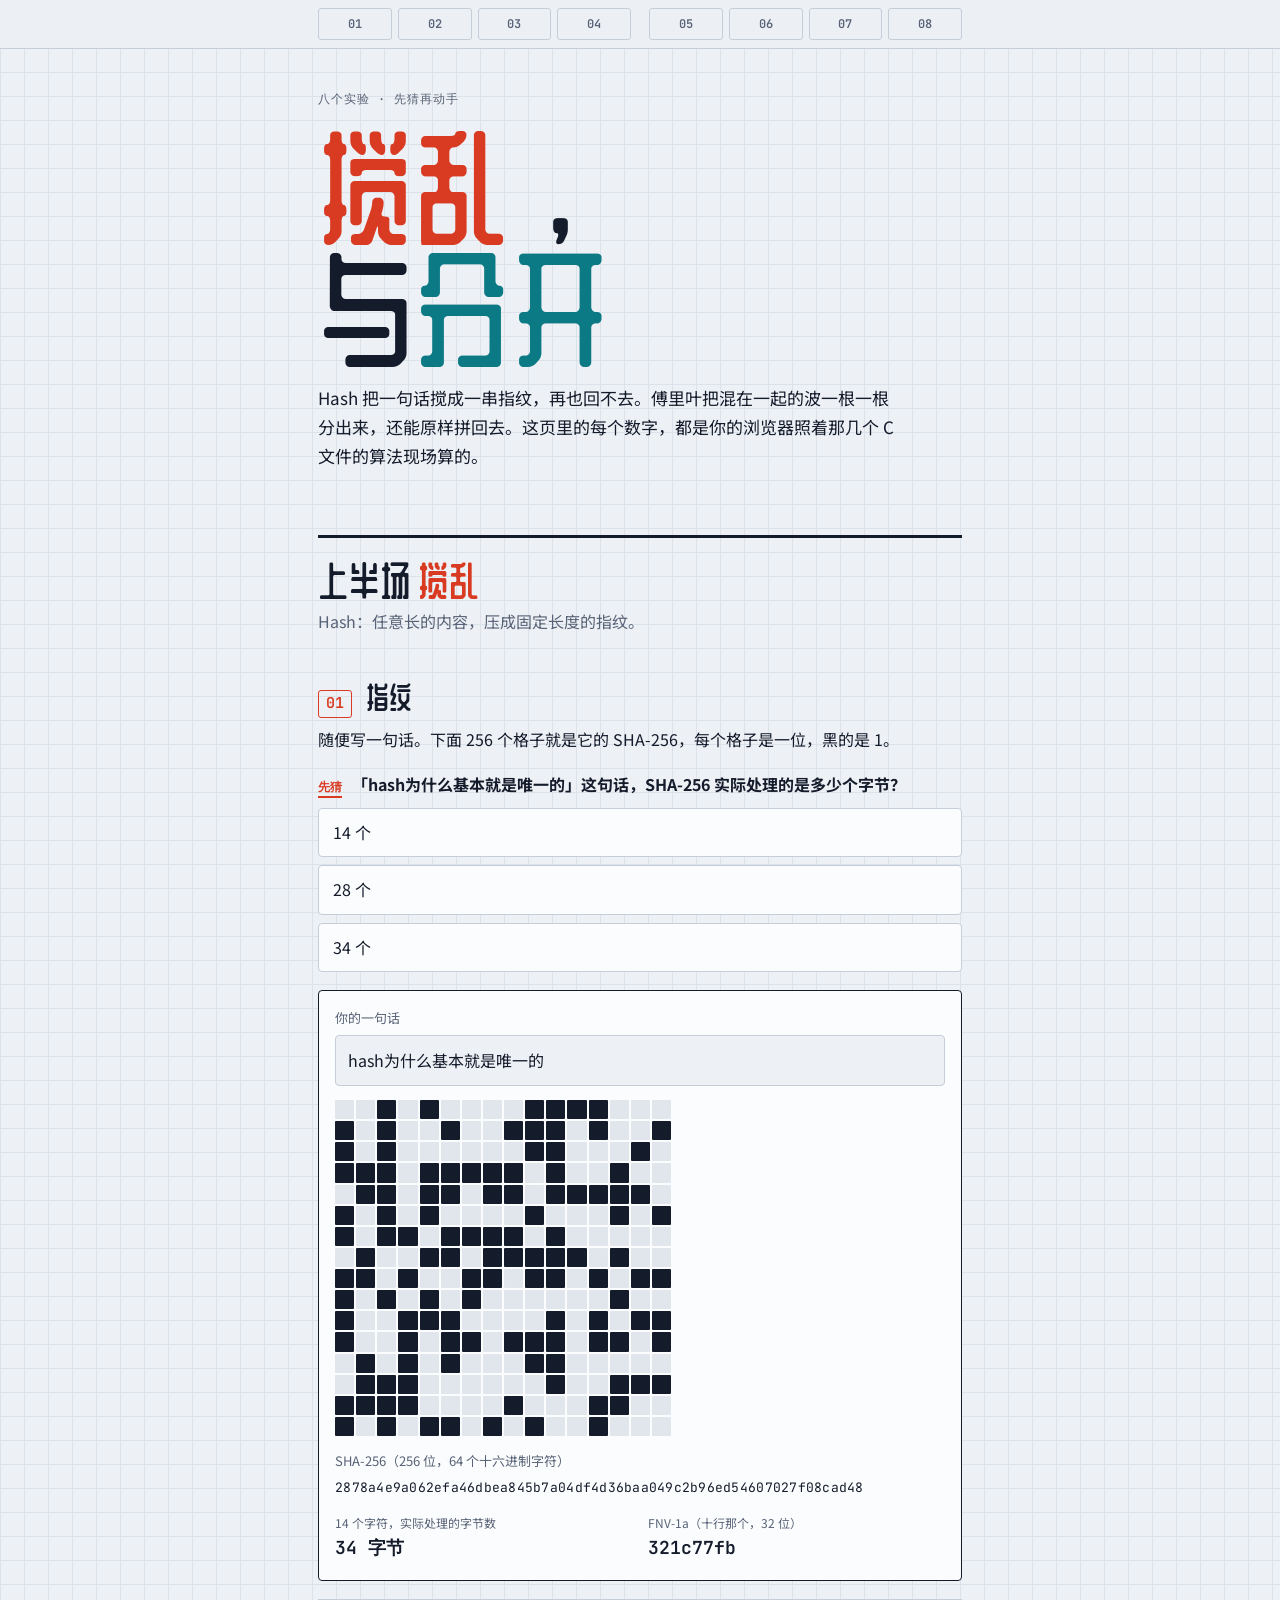
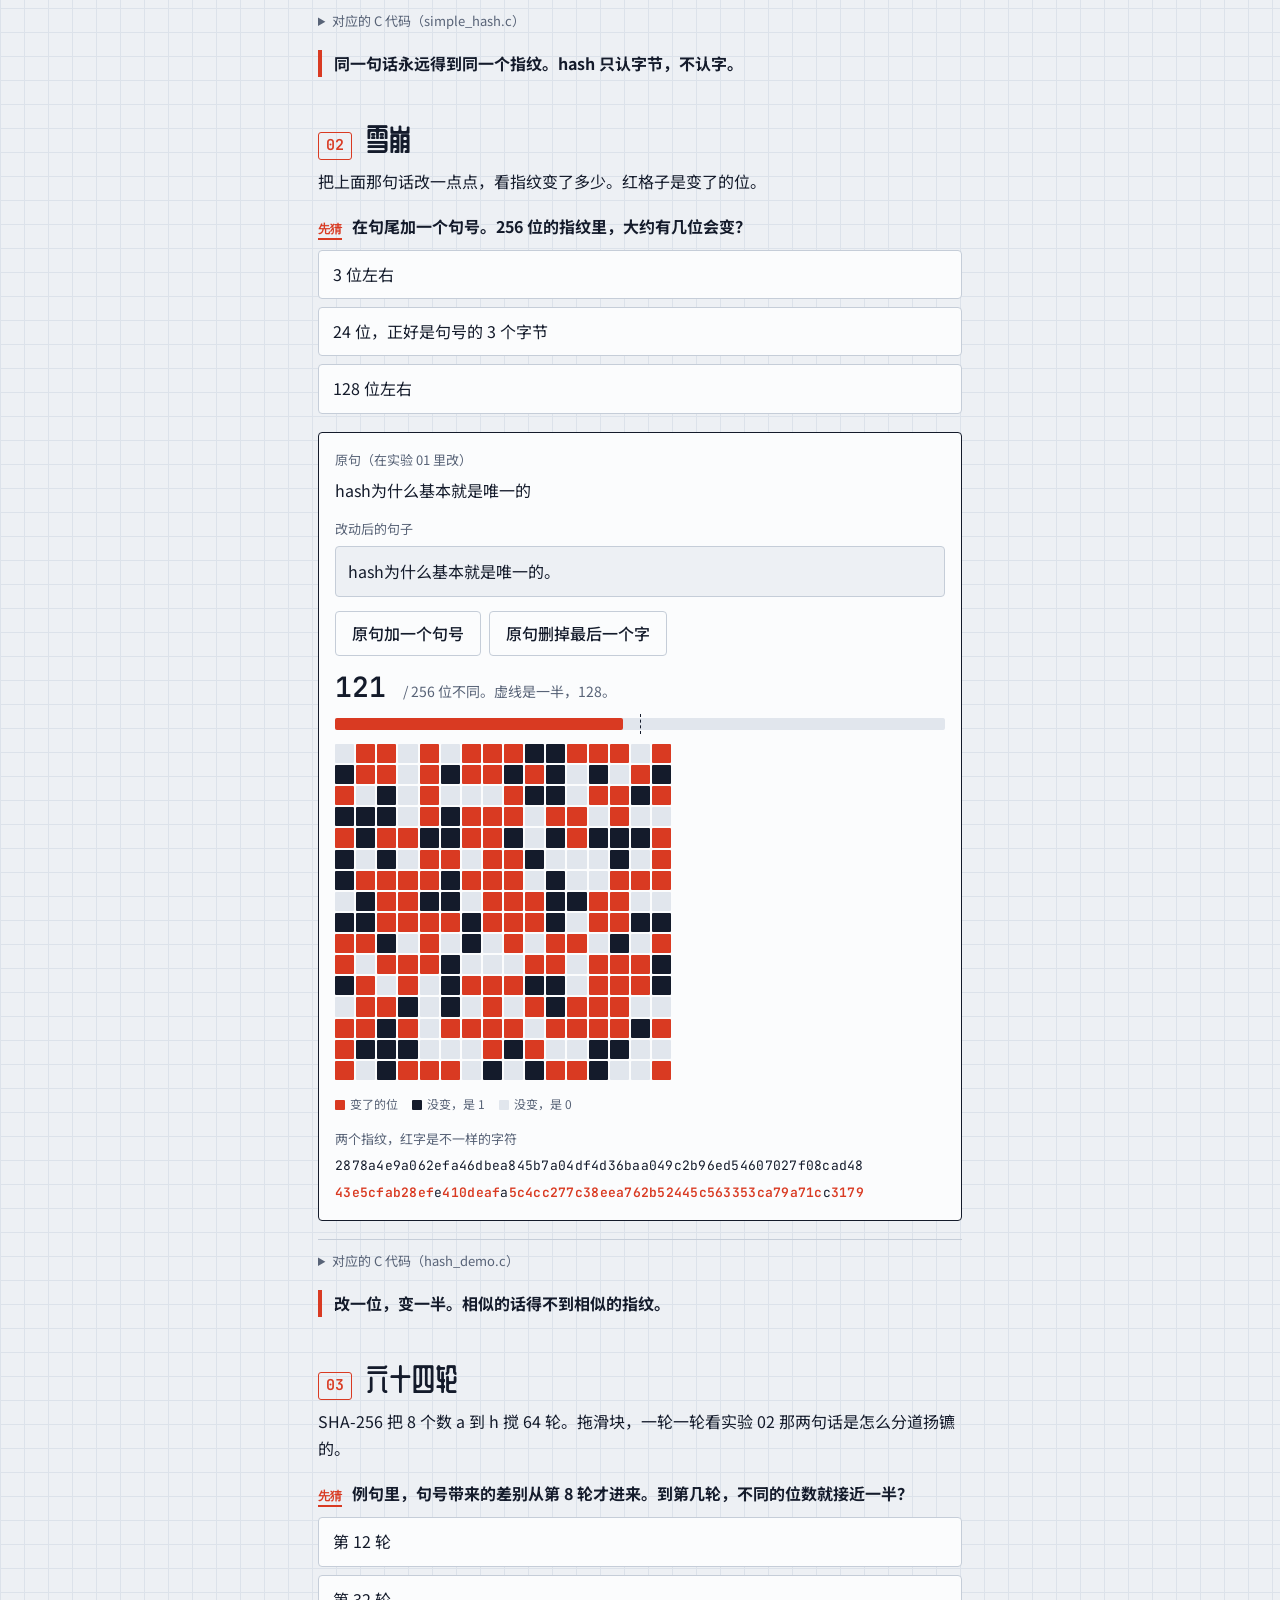
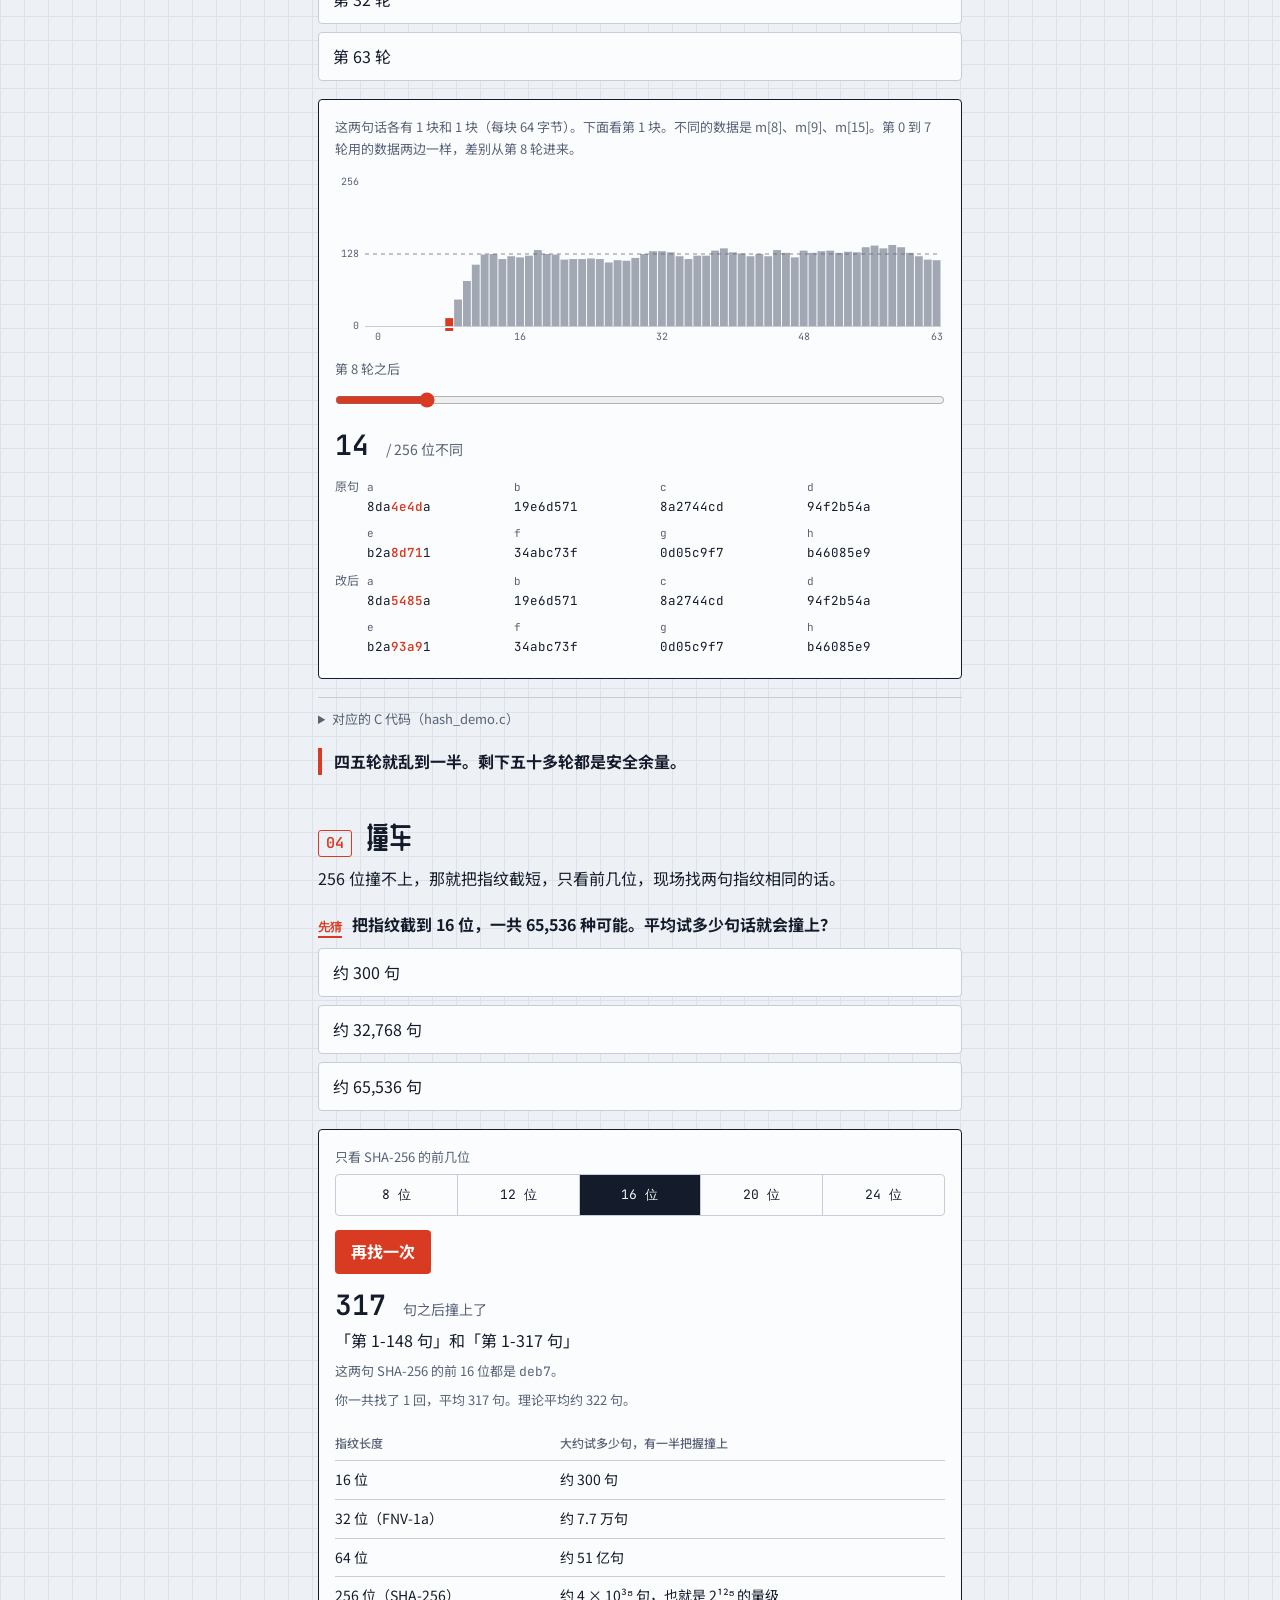
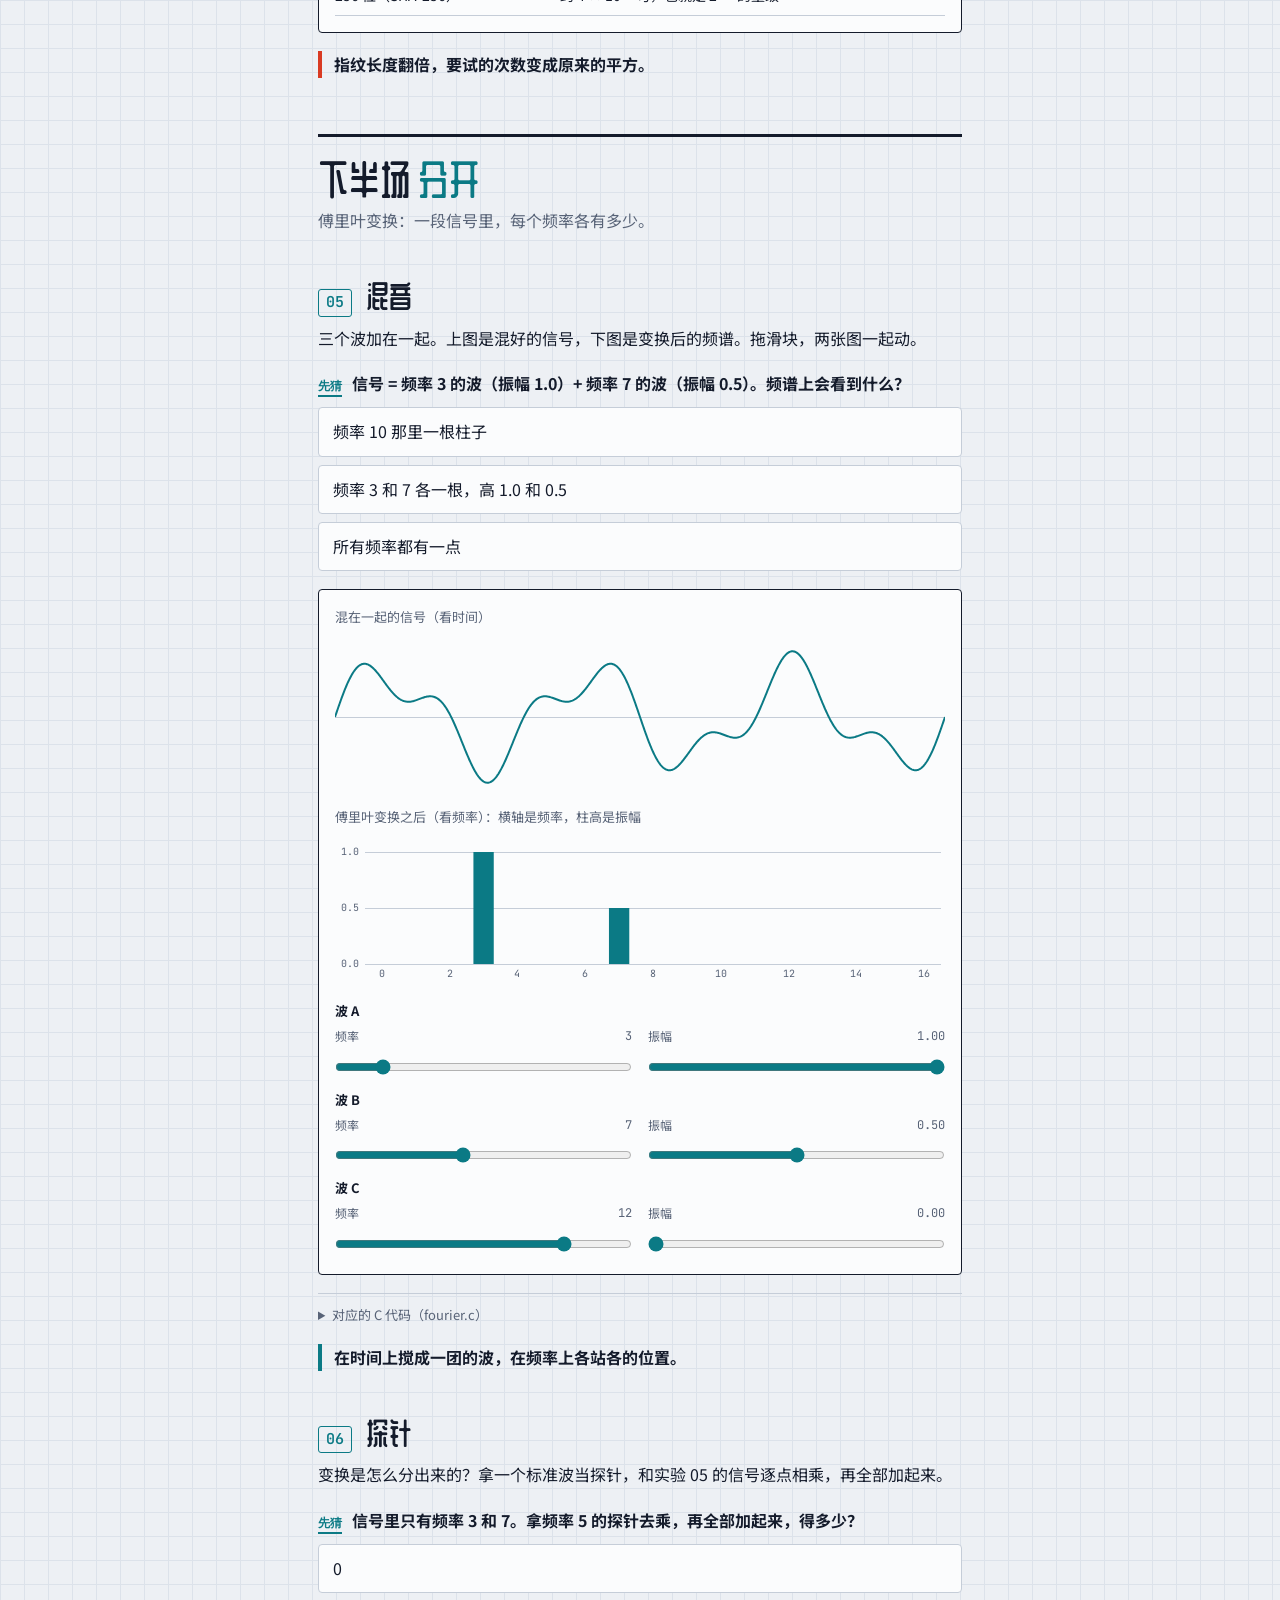
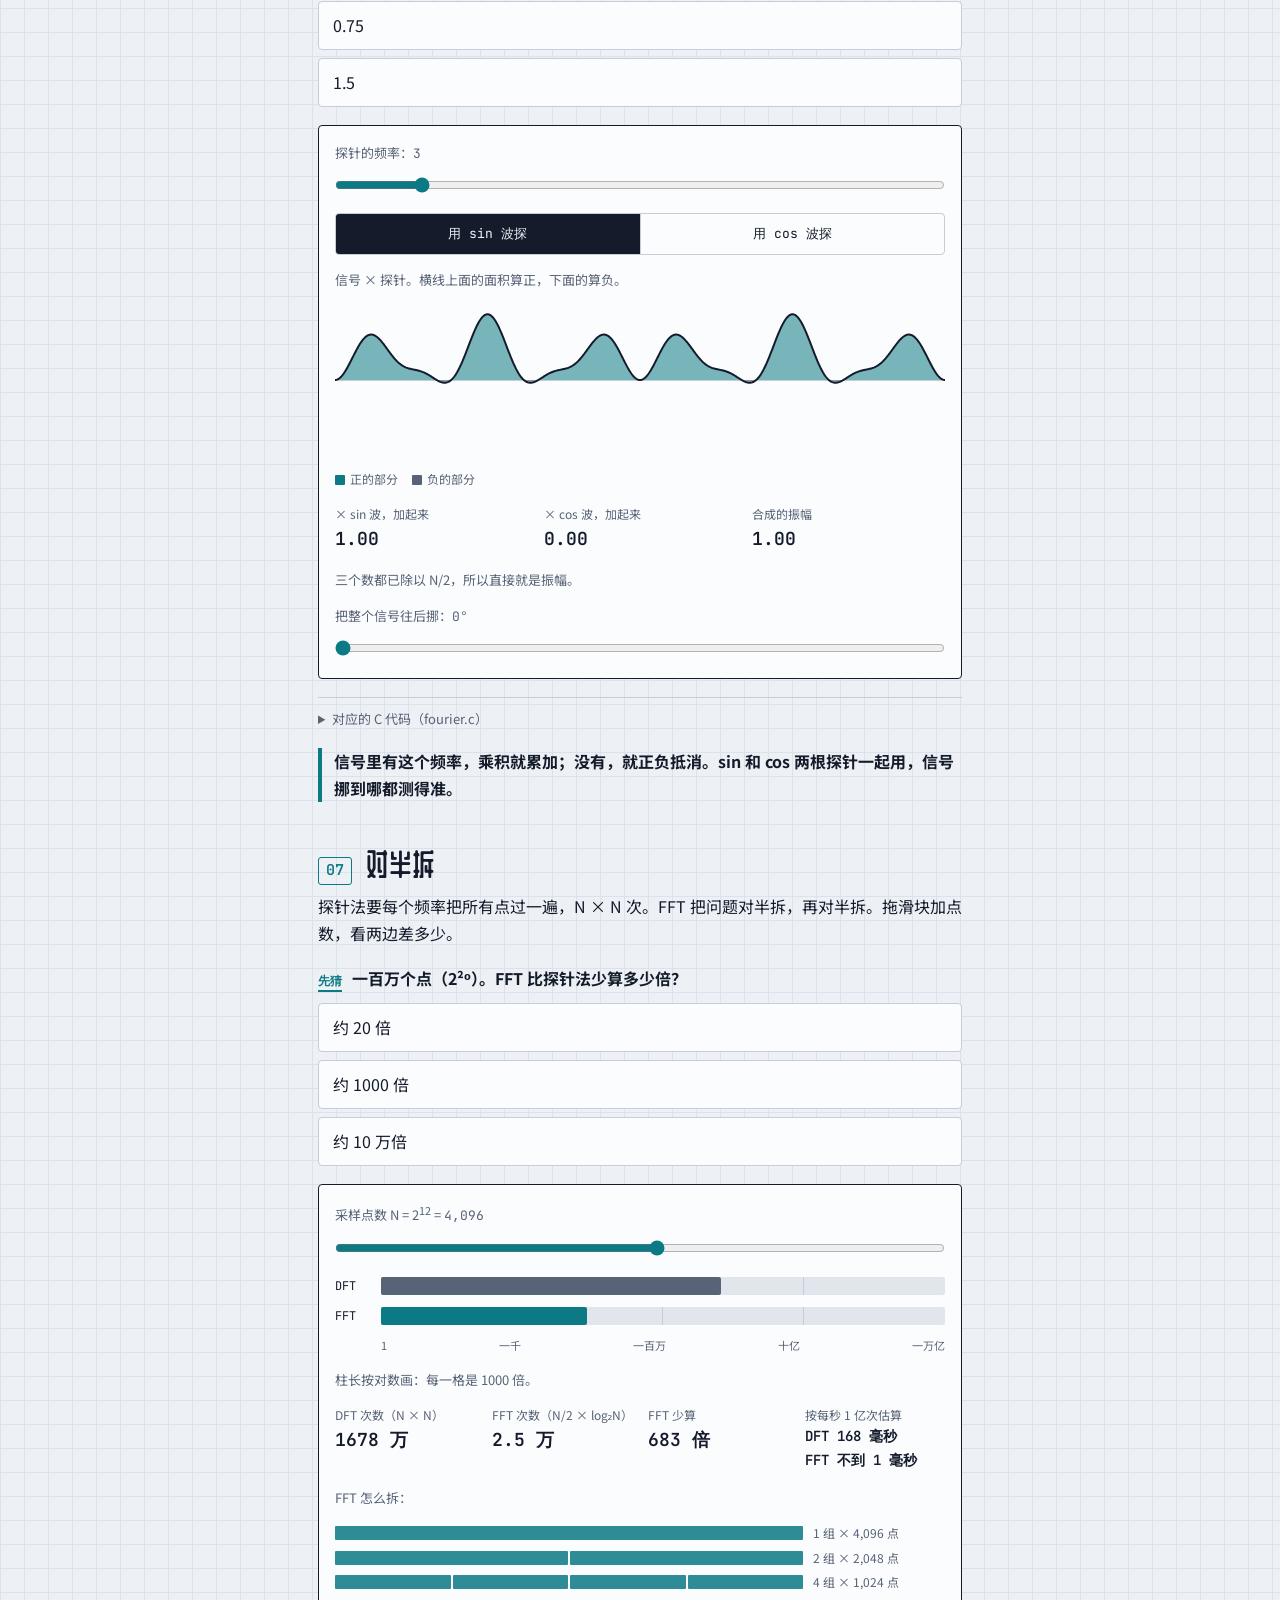
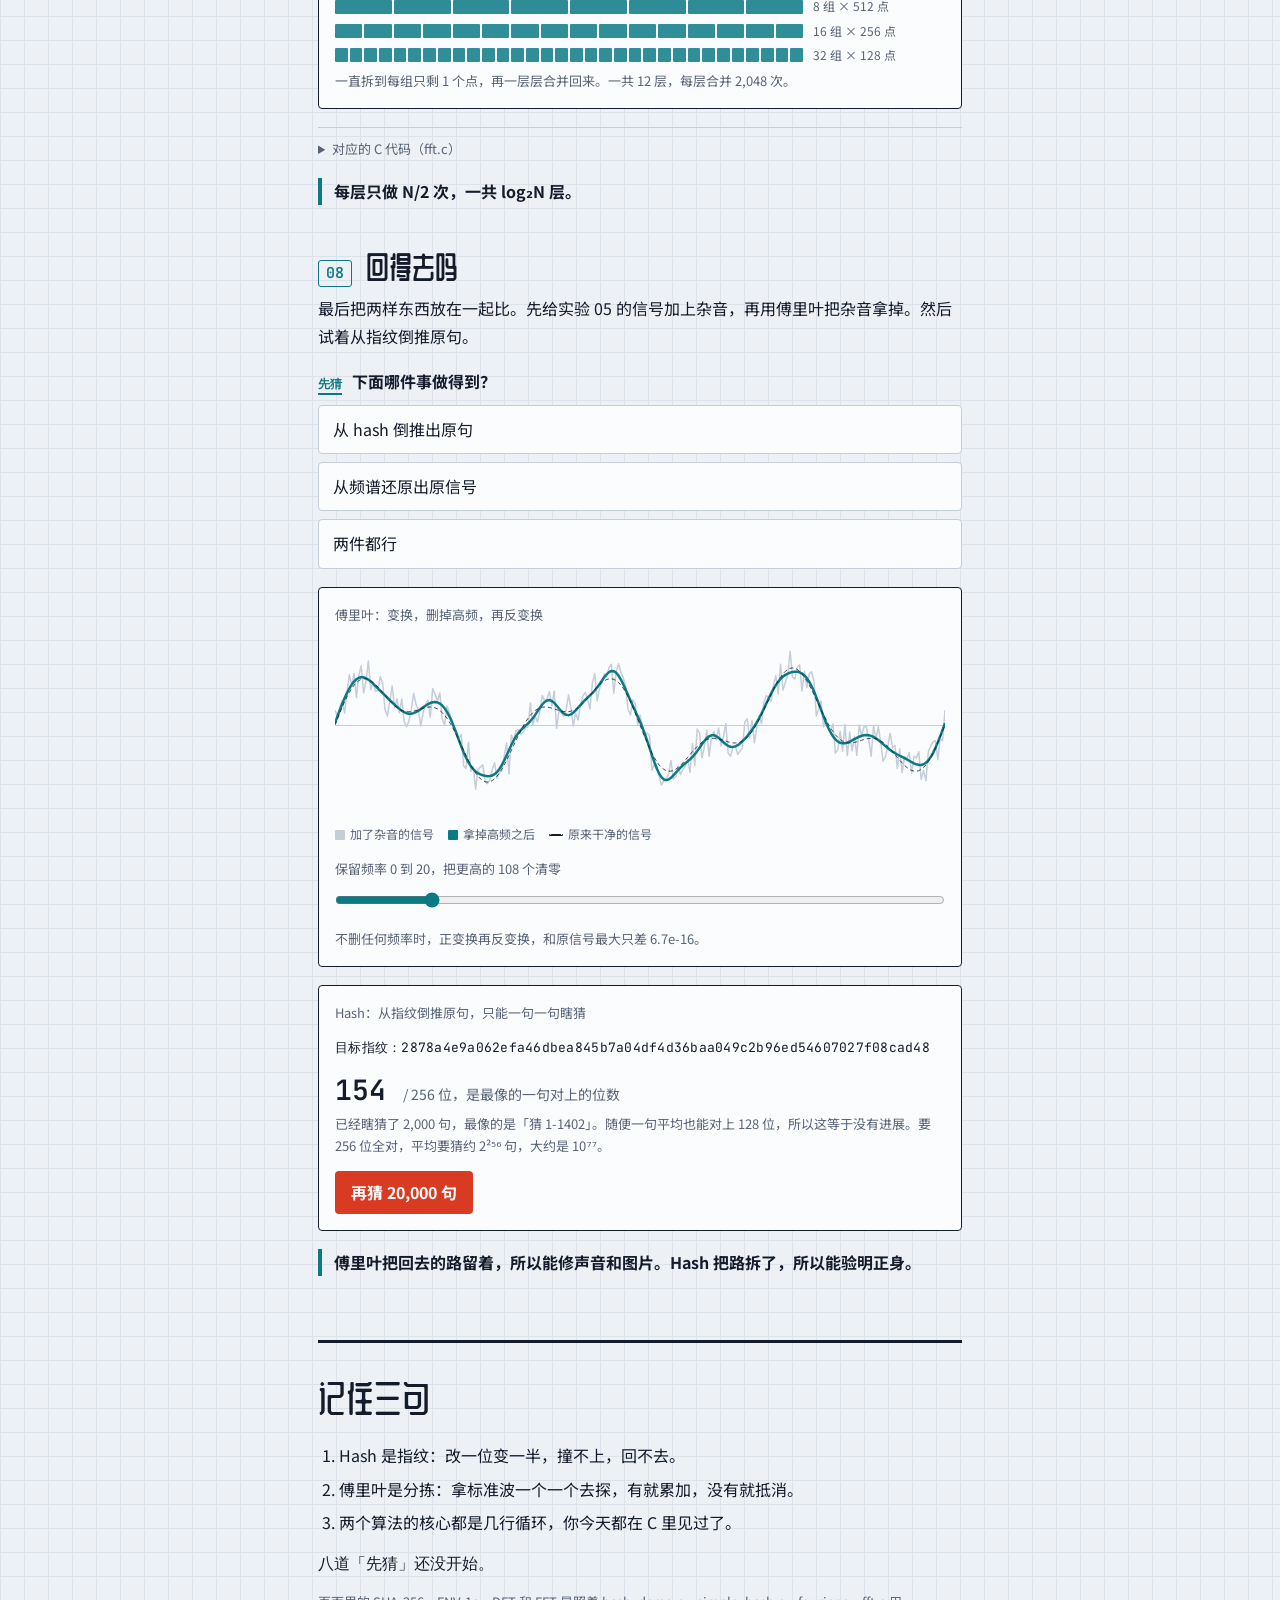
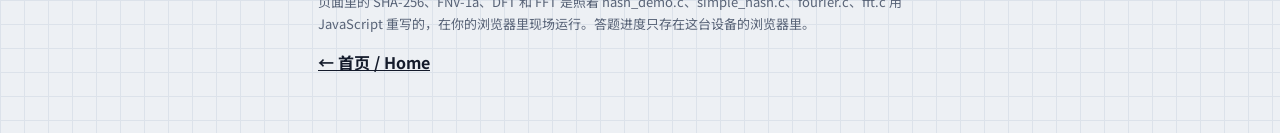
==== commit b4b03b50: "上线 Hash 与傅里叶的首页、互动课和两个游戏厅 - learning/hash-fourier/index.html：首页，连着互动课和两个游戏厅，显示各自的进度，中英文可切换 - 三个页面底部加" ====
--- a/learning/hash-fourier/course/index.html
+++ b/learning/hash-fourier/course/index.html
@@ -1089,5 +1089,17 @@
 try { window.claude?.hot?.snapshot?.(() => JSON.parse(JSON.stringify(S))); } catch (e) {}
 if (window.claude?.hot?.ready) window.claude.hot.ready(start); else start(window.claude?.hot?.data ?? {});
 </script>
+<script>
+/* When this page sits next to the hub (the repo folder or the public site), link back to it. */
+(function () {
+  try {
+    if (location.pathname.indexOf('/hash-fourier/') === -1) return;
+    var end = document.querySelector('.end'); if (!end) return;
+    var p = document.createElement('p'), a = document.createElement('a');
+    a.href = '../index.html'; a.textContent = '\u2190 \u9996\u9875 / Home'; a.style.color = 'inherit'; a.style.fontWeight = '700';
+    p.appendChild(a); end.appendChild(p);
+  } catch (e) {}
+})();
+</script>
 </body>
 </html>
